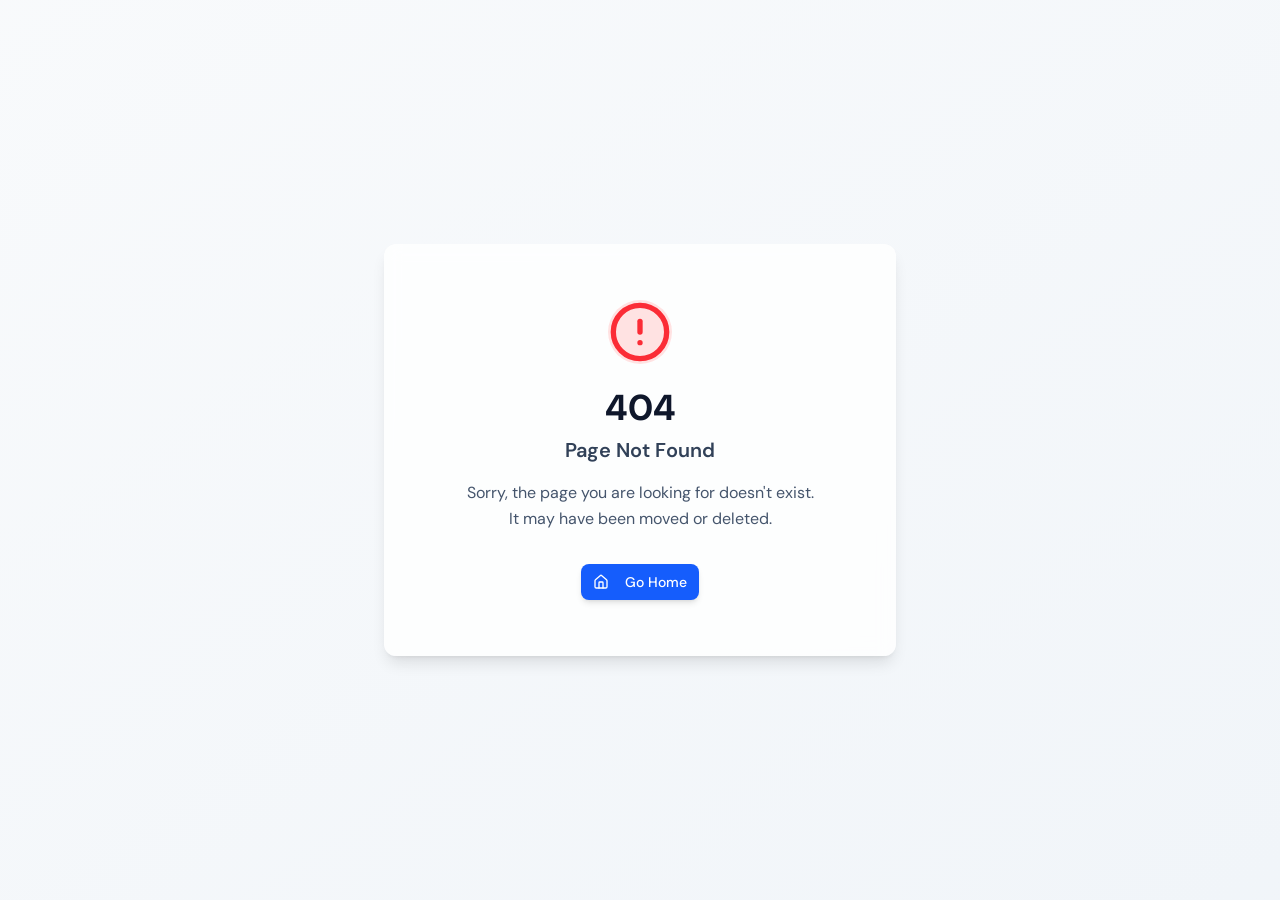
==== index.html @ 9a2729e9 "Journal stacked layout, autoplay audio, cosmic bg extended; real book covers; password gate removed" ====
<!doctype html>
<html lang="en">
  <head>
    <meta charset="UTF-8" />
    <meta name="viewport" content="width=device-width, initial-scale=1.0, maximum-scale=1" />
    <title>Taylored Harmony Clip-On Arch System</title>
    <meta name="description" content="Neuroarchitecture-informed arch configurator. Select your arch type, understand its cognitive effects, and get precise dimensional calculations for your doorframe." />
    <link rel="preconnect" href="https://fonts.googleapis.com" />
    <link rel="preconnect" href="https://fonts.gstatic.com" crossorigin />
    <link href="https://fonts.googleapis.com/css2?family=Cormorant+Garamond:ital,wght@0,300;0,400;0,500;0,600;1,300;1,400&family=DM+Sans:ital,opsz,wght@0,9..40,300;0,9..40,400;0,9..40,500;0,9..40,600;1,9..40,400&display=swap" rel="stylesheet" />
    <script type="module" crossorigin src="/assets/index-CuTjhhHg.js"></script>
    <link rel="stylesheet" crossorigin href="/assets/index-CcrnmmmR.css">
    
  </head>
  <body>
    

    <div id="root"></div>
    
  </body>
</html>
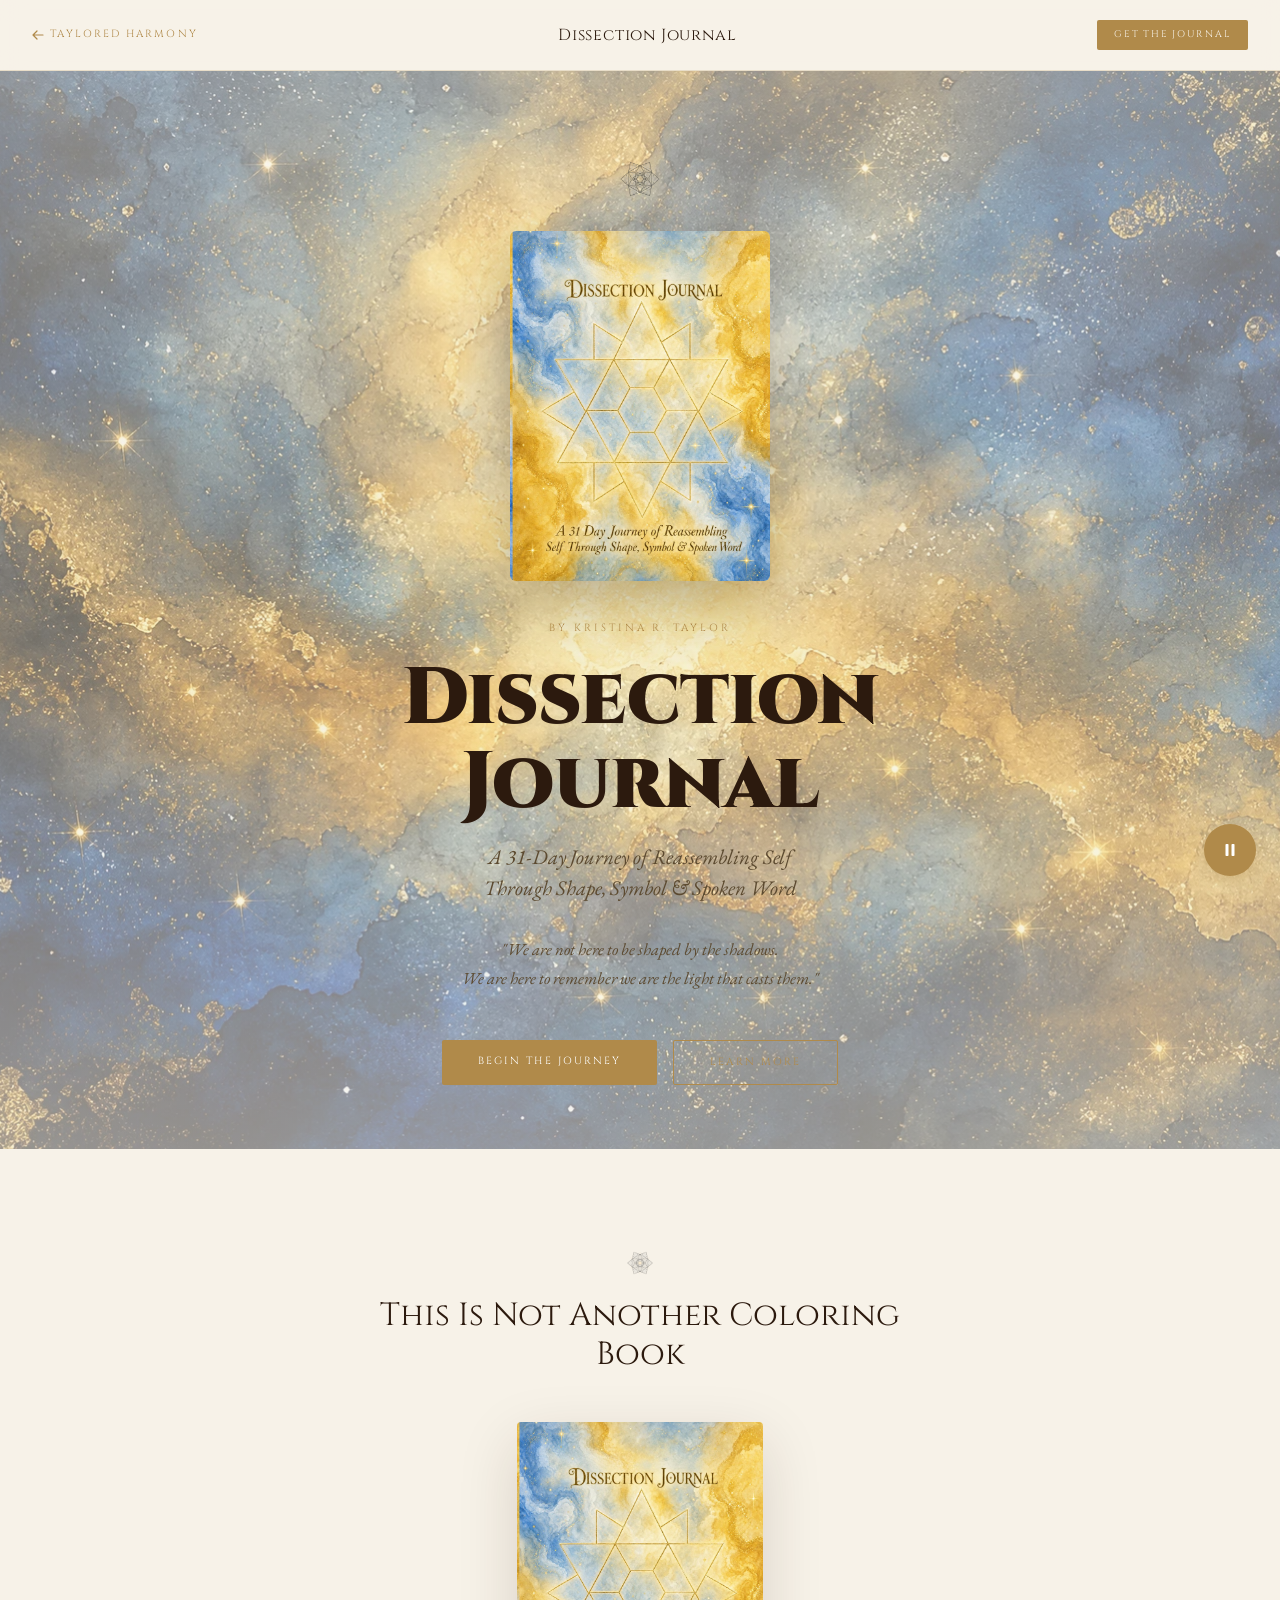
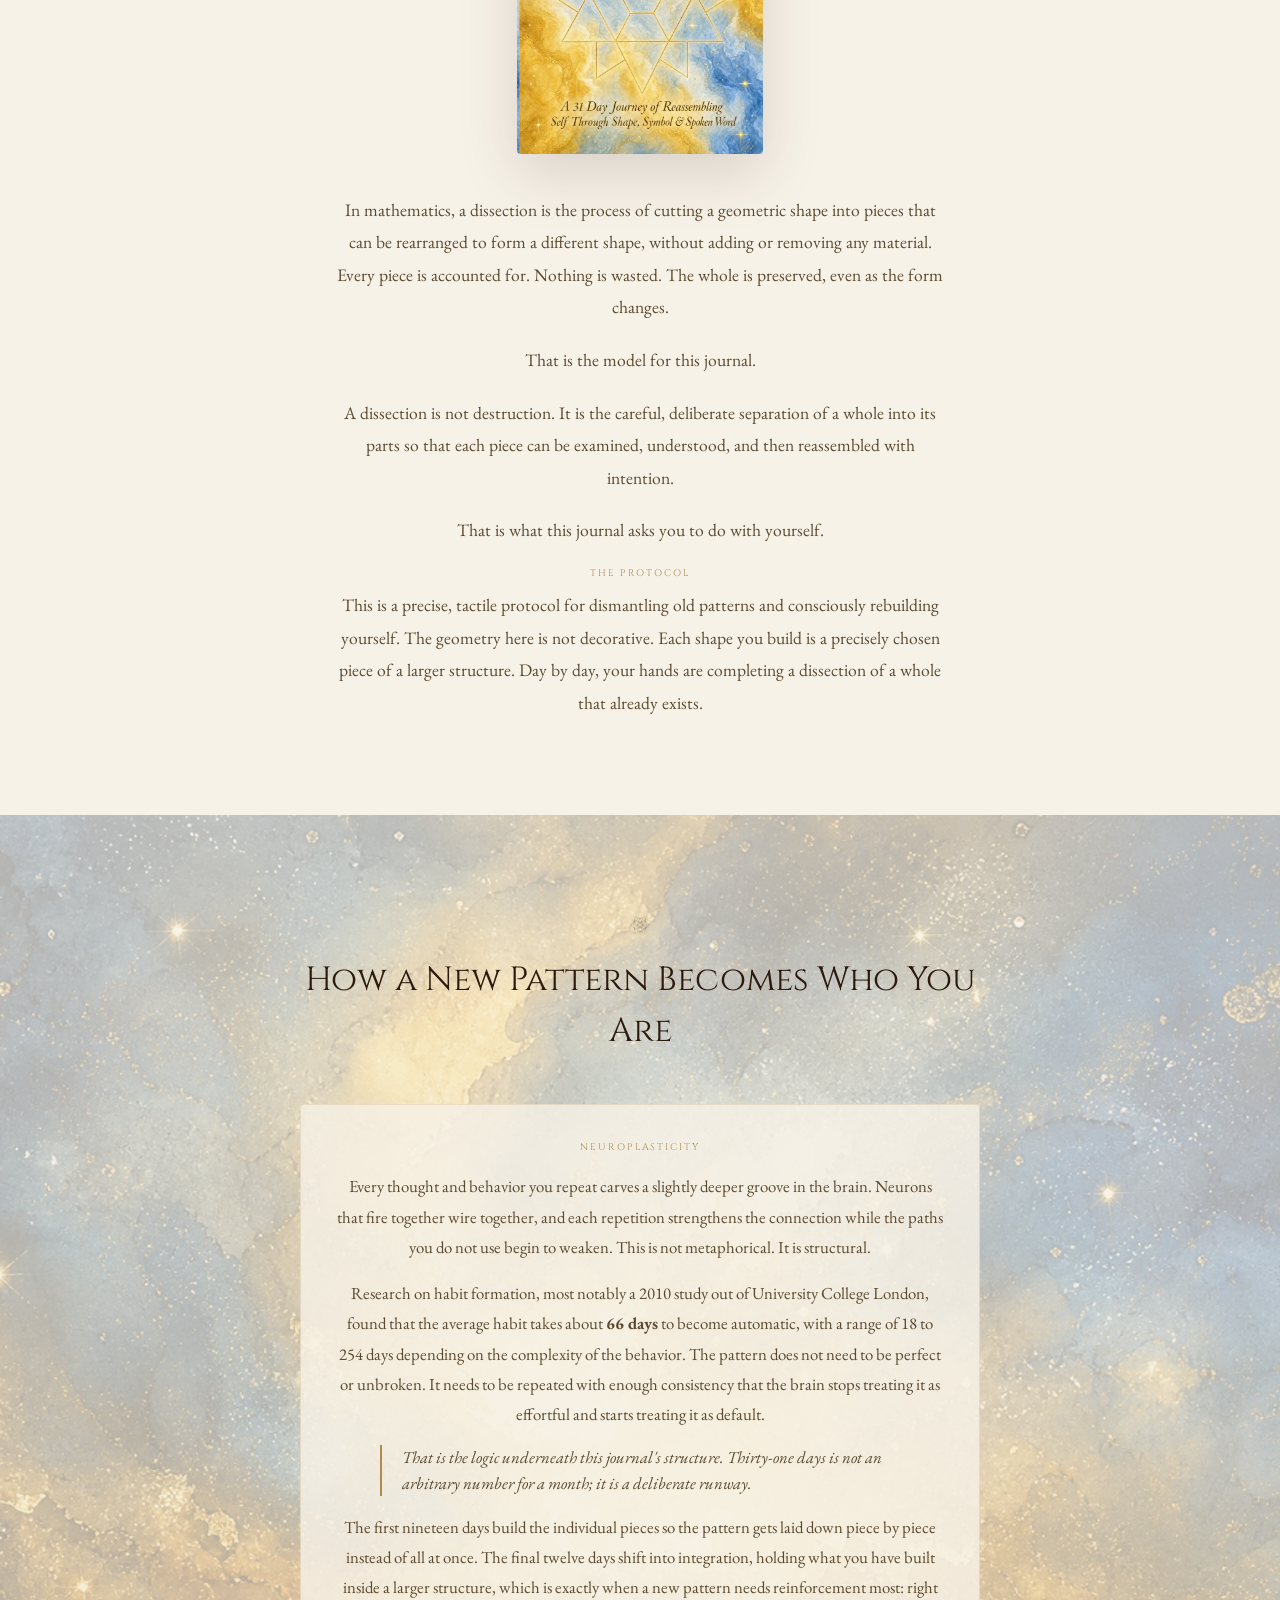
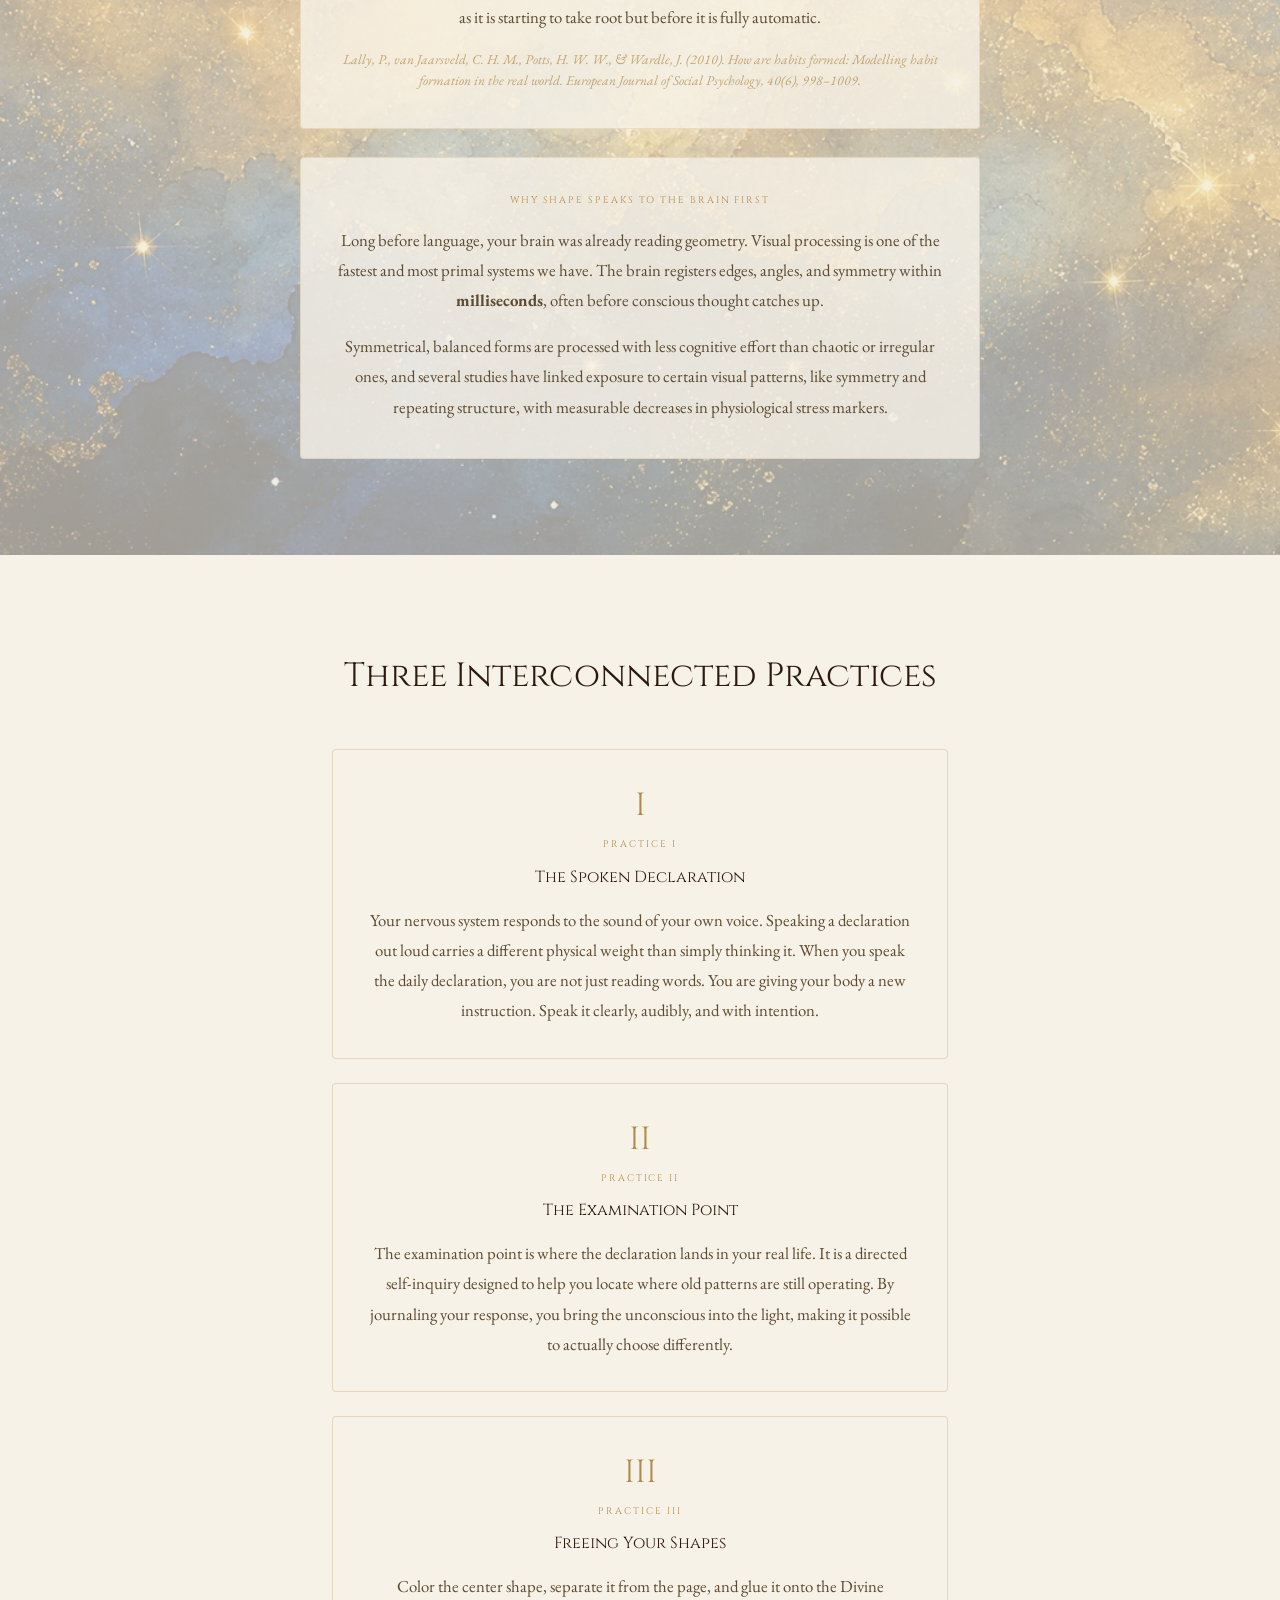
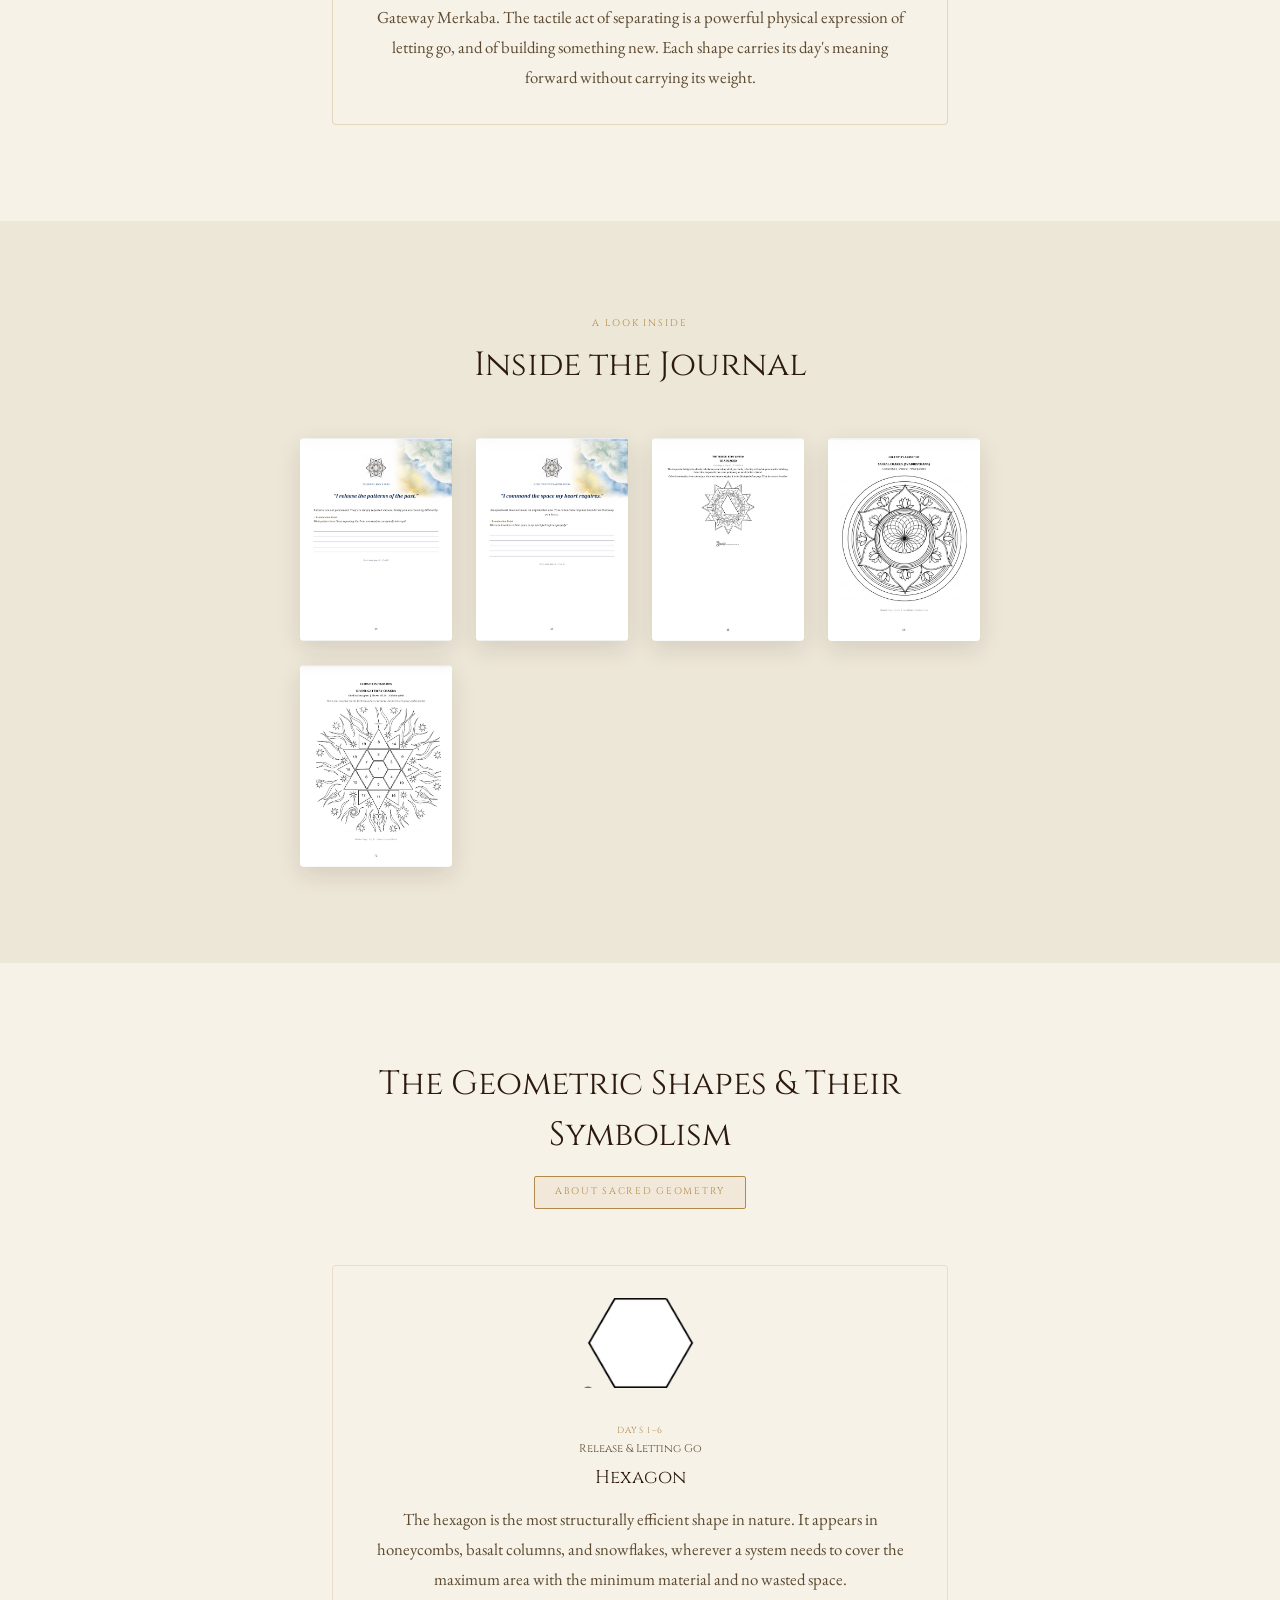
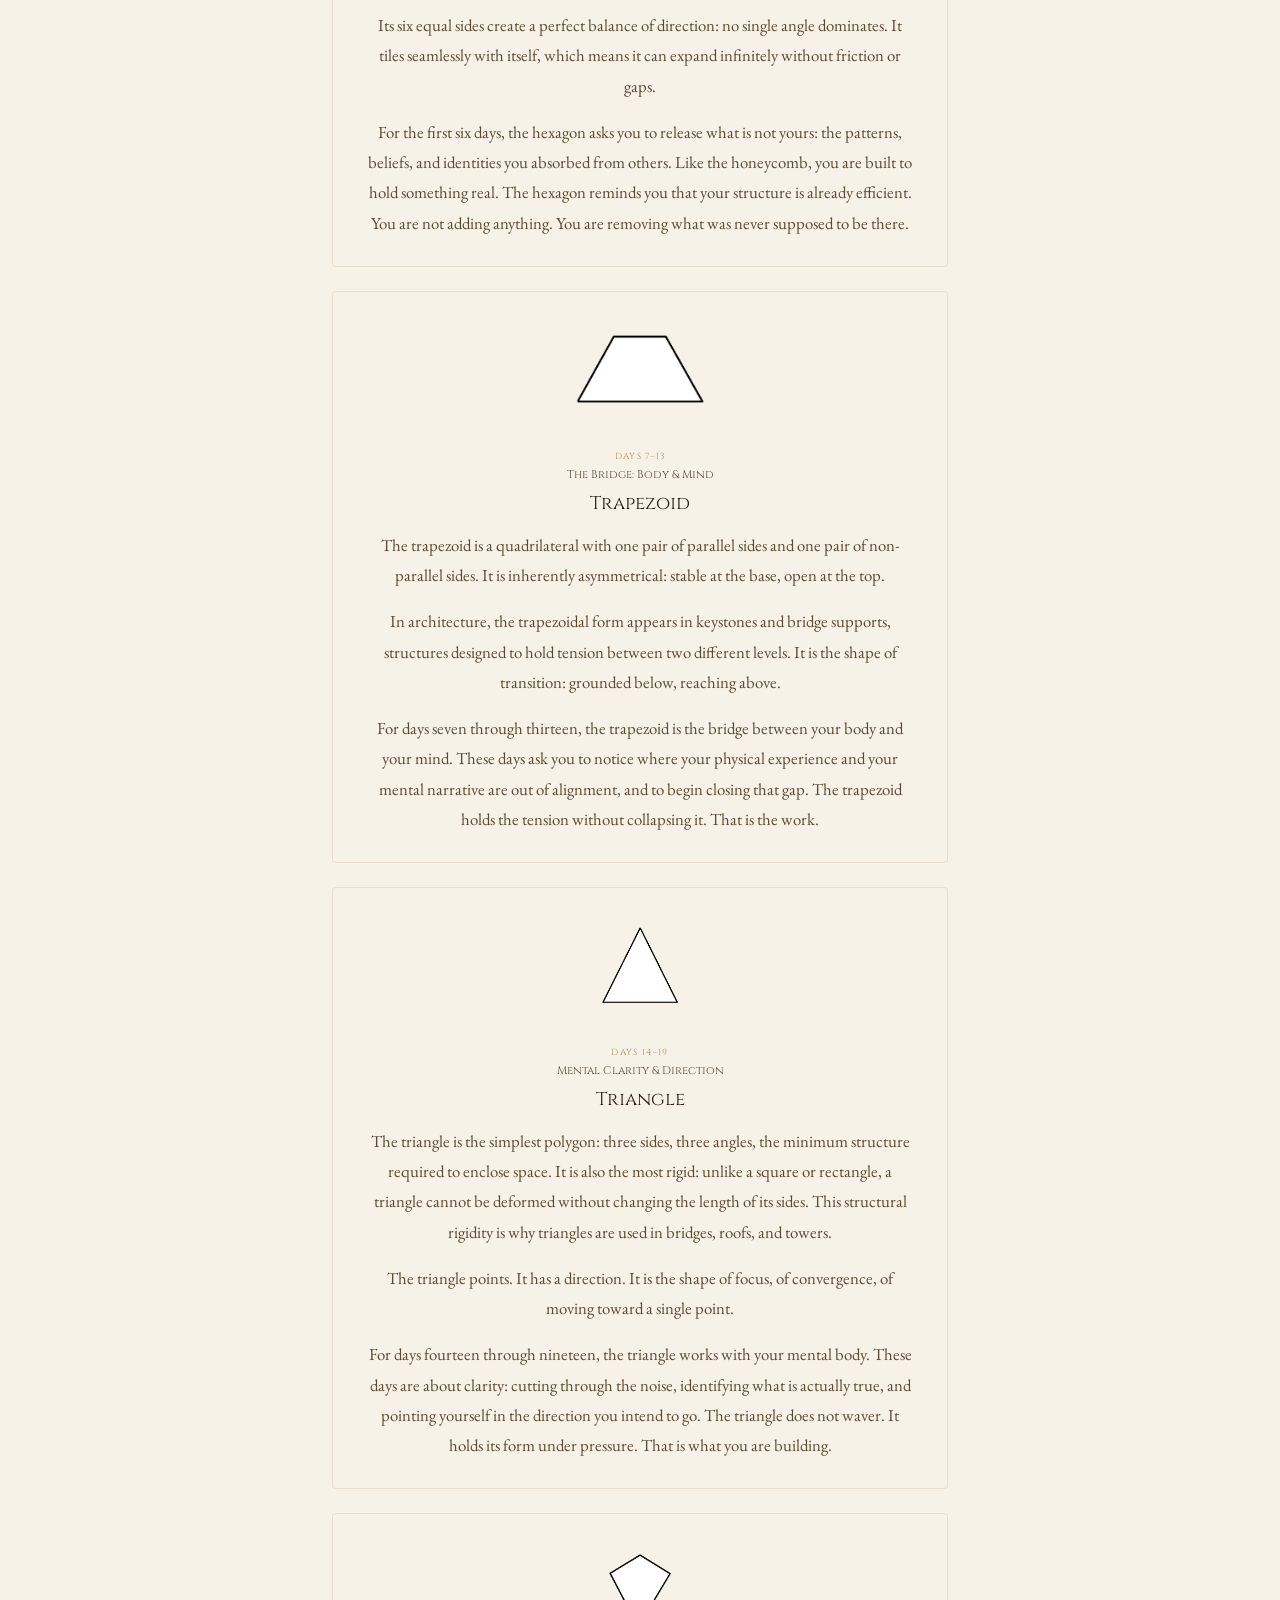
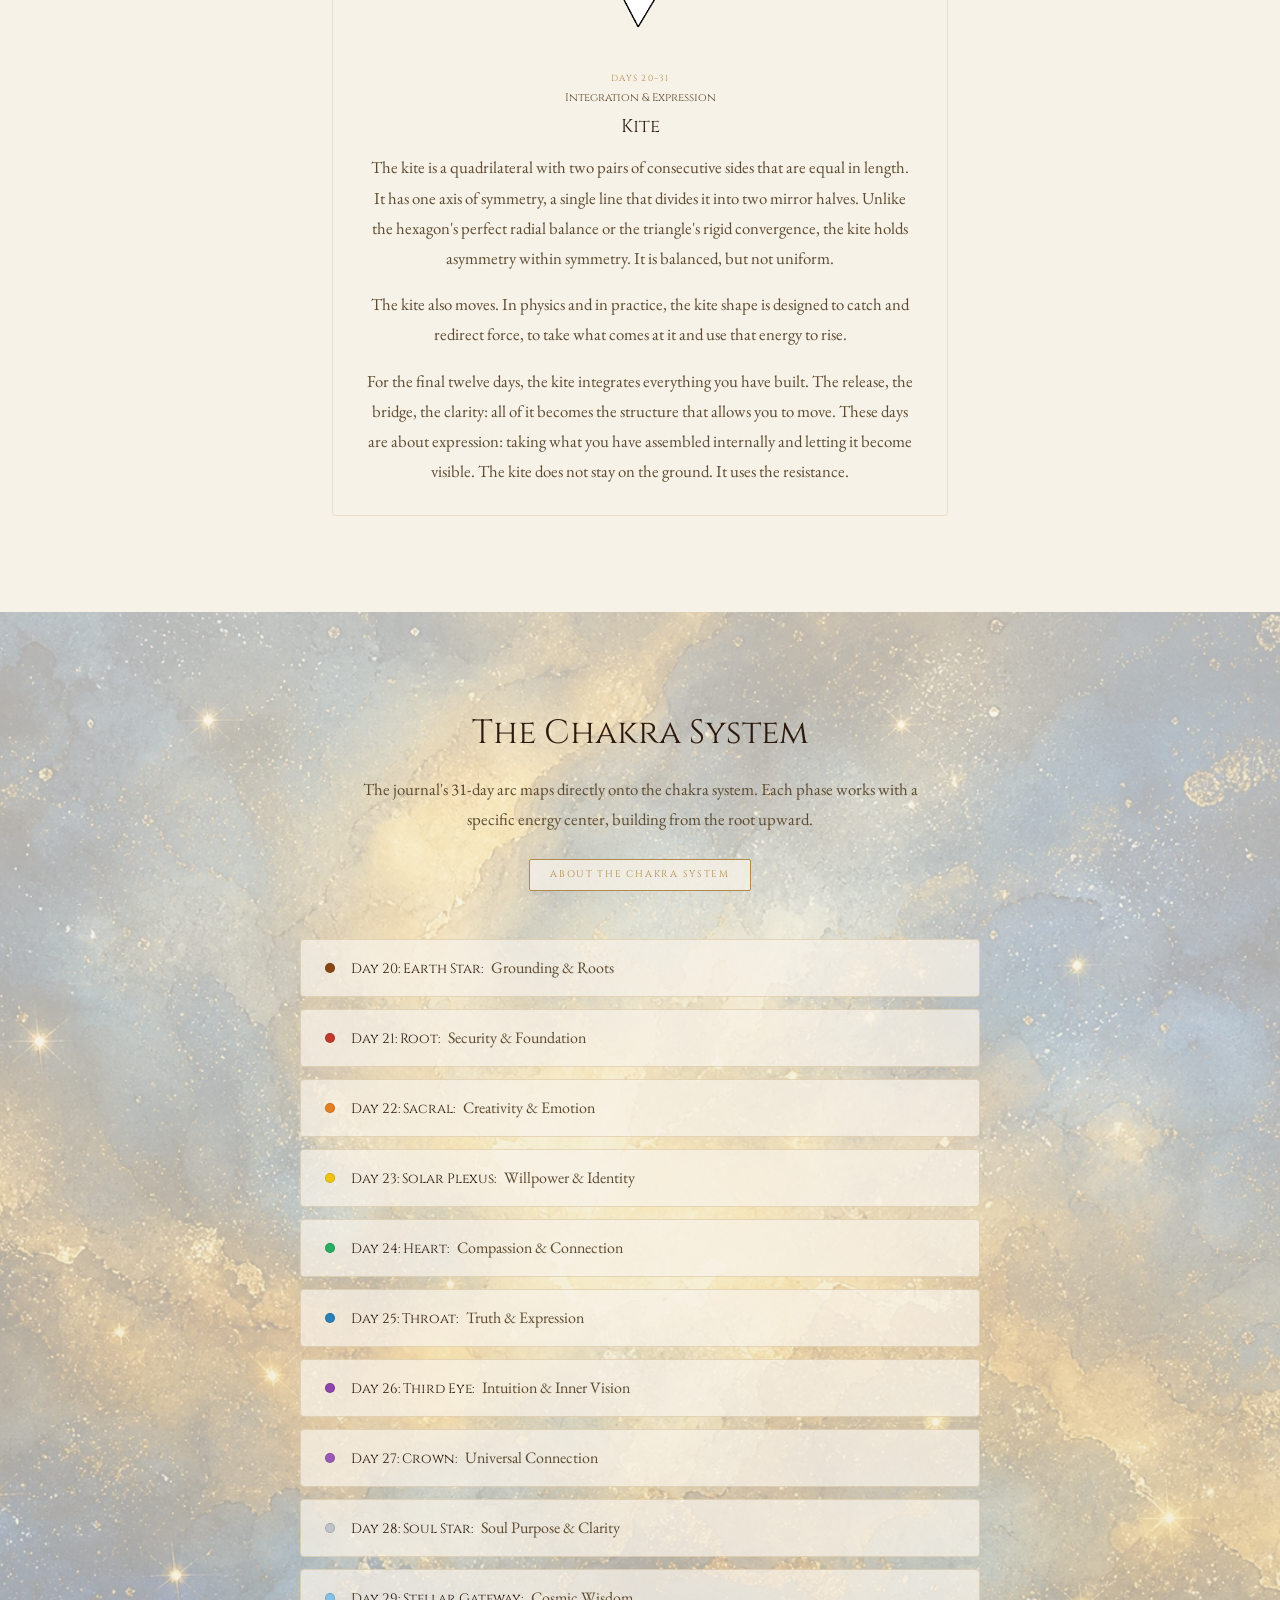
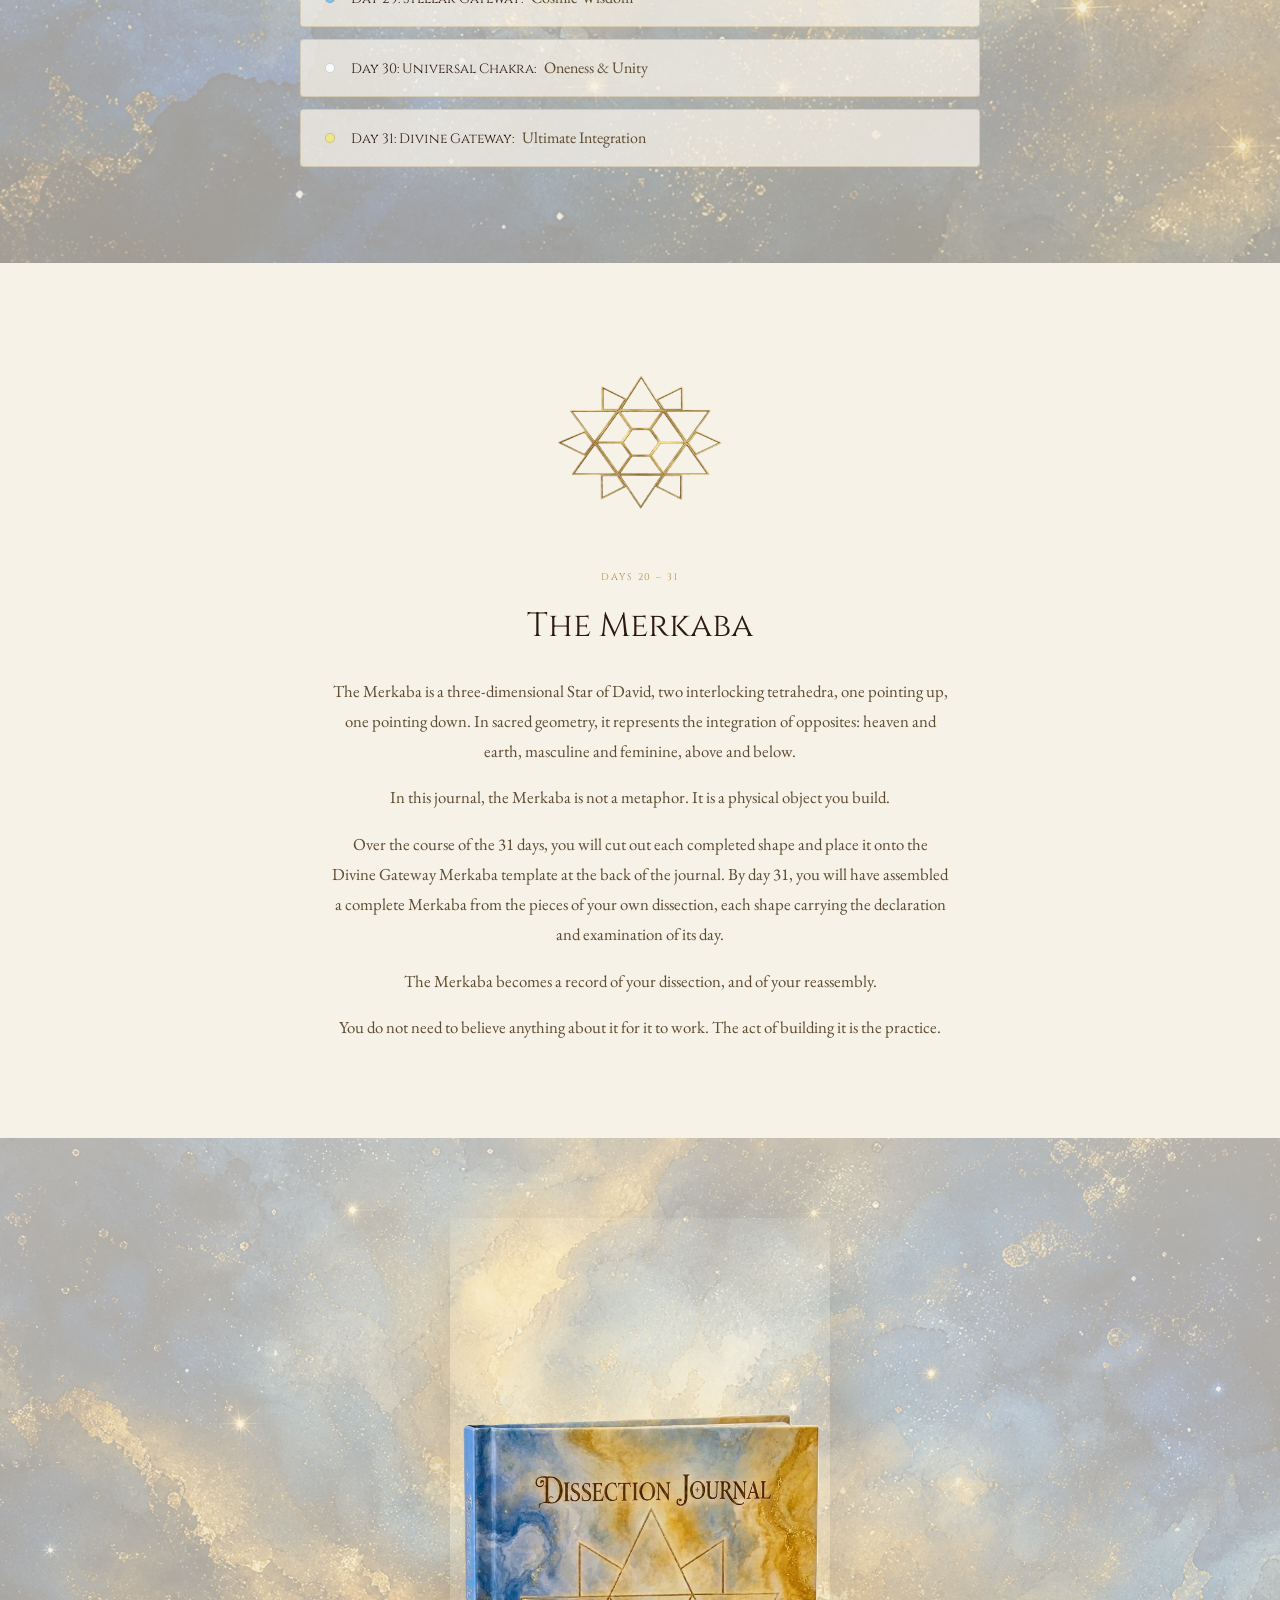
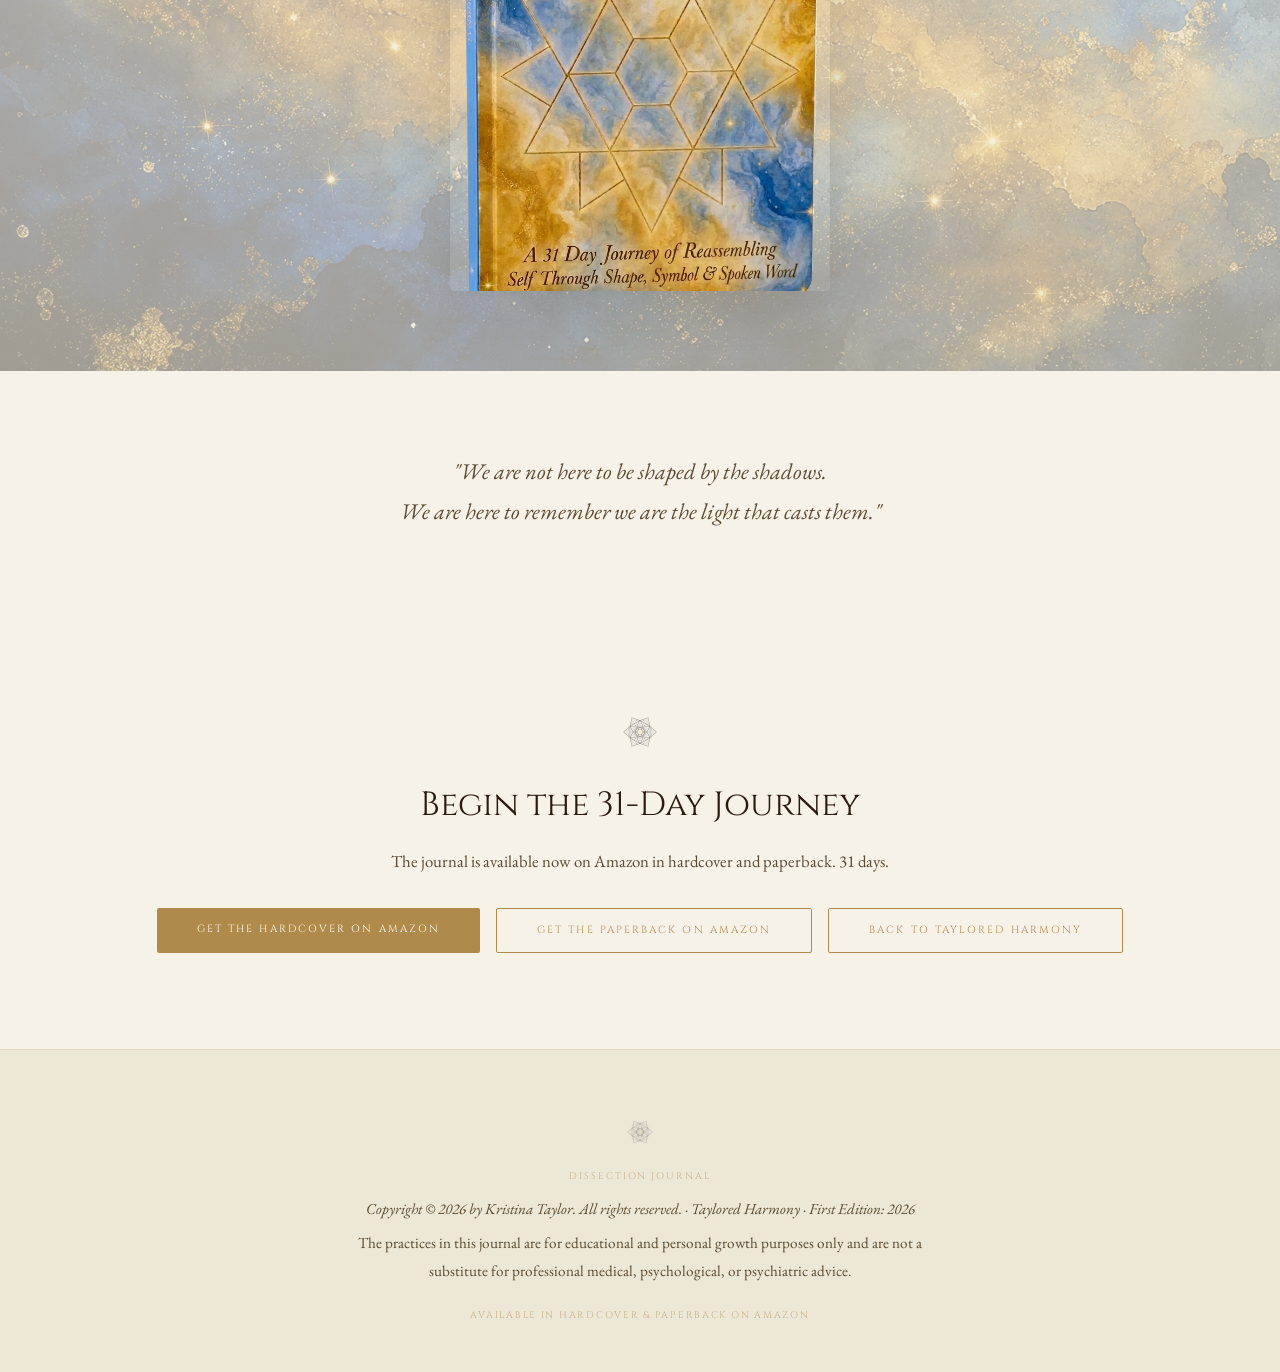
==== commit 4091c798: "Make the Dissection Journal the homepage" ====
--- a/index.html
+++ b/index.html
@@ -3,19 +3,24 @@
   <head>
     <meta charset="UTF-8" />
     <meta name="viewport" content="width=device-width, initial-scale=1.0, maximum-scale=1" />
-    <title>Taylored Harmony Clip-On Arch System</title>
-    <meta name="description" content="Neuroarchitecture-informed arch configurator. Select your arch type, understand its cognitive effects, and get precise dimensional calculations for your doorframe." />
+    <title>The Dissection Journal | Taylored Harmony</title>
+    <meta name="description" content="The Dissection Journal: a 31-day protocol for dismantling old patterns and rebuilding yourself through shape and spoken word." />
+    <meta name="robots" content="index, follow" />
     <link rel="preconnect" href="https://fonts.googleapis.com" />
     <link rel="preconnect" href="https://fonts.gstatic.com" crossorigin />
-    <link href="https://fonts.googleapis.com/css2?family=Cormorant+Garamond:ital,wght@0,300;0,400;0,500;0,600;1,300;1,400&family=DM+Sans:ital,opsz,wght@0,9..40,300;0,9..40,400;0,9..40,500;0,9..40,600;1,9..40,400&display=swap" rel="stylesheet" />
-    <script type="module" crossorigin src="/assets/index-CuTjhhHg.js"></script>
+    <link href="https://fonts.googleapis.com/css2?family=Cinzel:wght@400;500;600;700&family=EB+Garamond:ital,wght@0,400;0,500;0,600;1,400;1,500&display=swap" rel="stylesheet" />
+    <script>
+      (function () {
+        var journalPath = "/journal";
+        if (window.location.pathname !== journalPath || window.location.search || window.location.hash) {
+          window.history.replaceState(null, "", journalPath);
+        }
+      })();
+    </script>
+    <script type="module" crossorigin src="/assets/index-CKeowdz0.js"></script>
     <link rel="stylesheet" crossorigin href="/assets/index-CcrnmmmR.css">
-    
   </head>
   <body>
-    
-
     <div id="root"></div>
-    
   </body>
 </html>
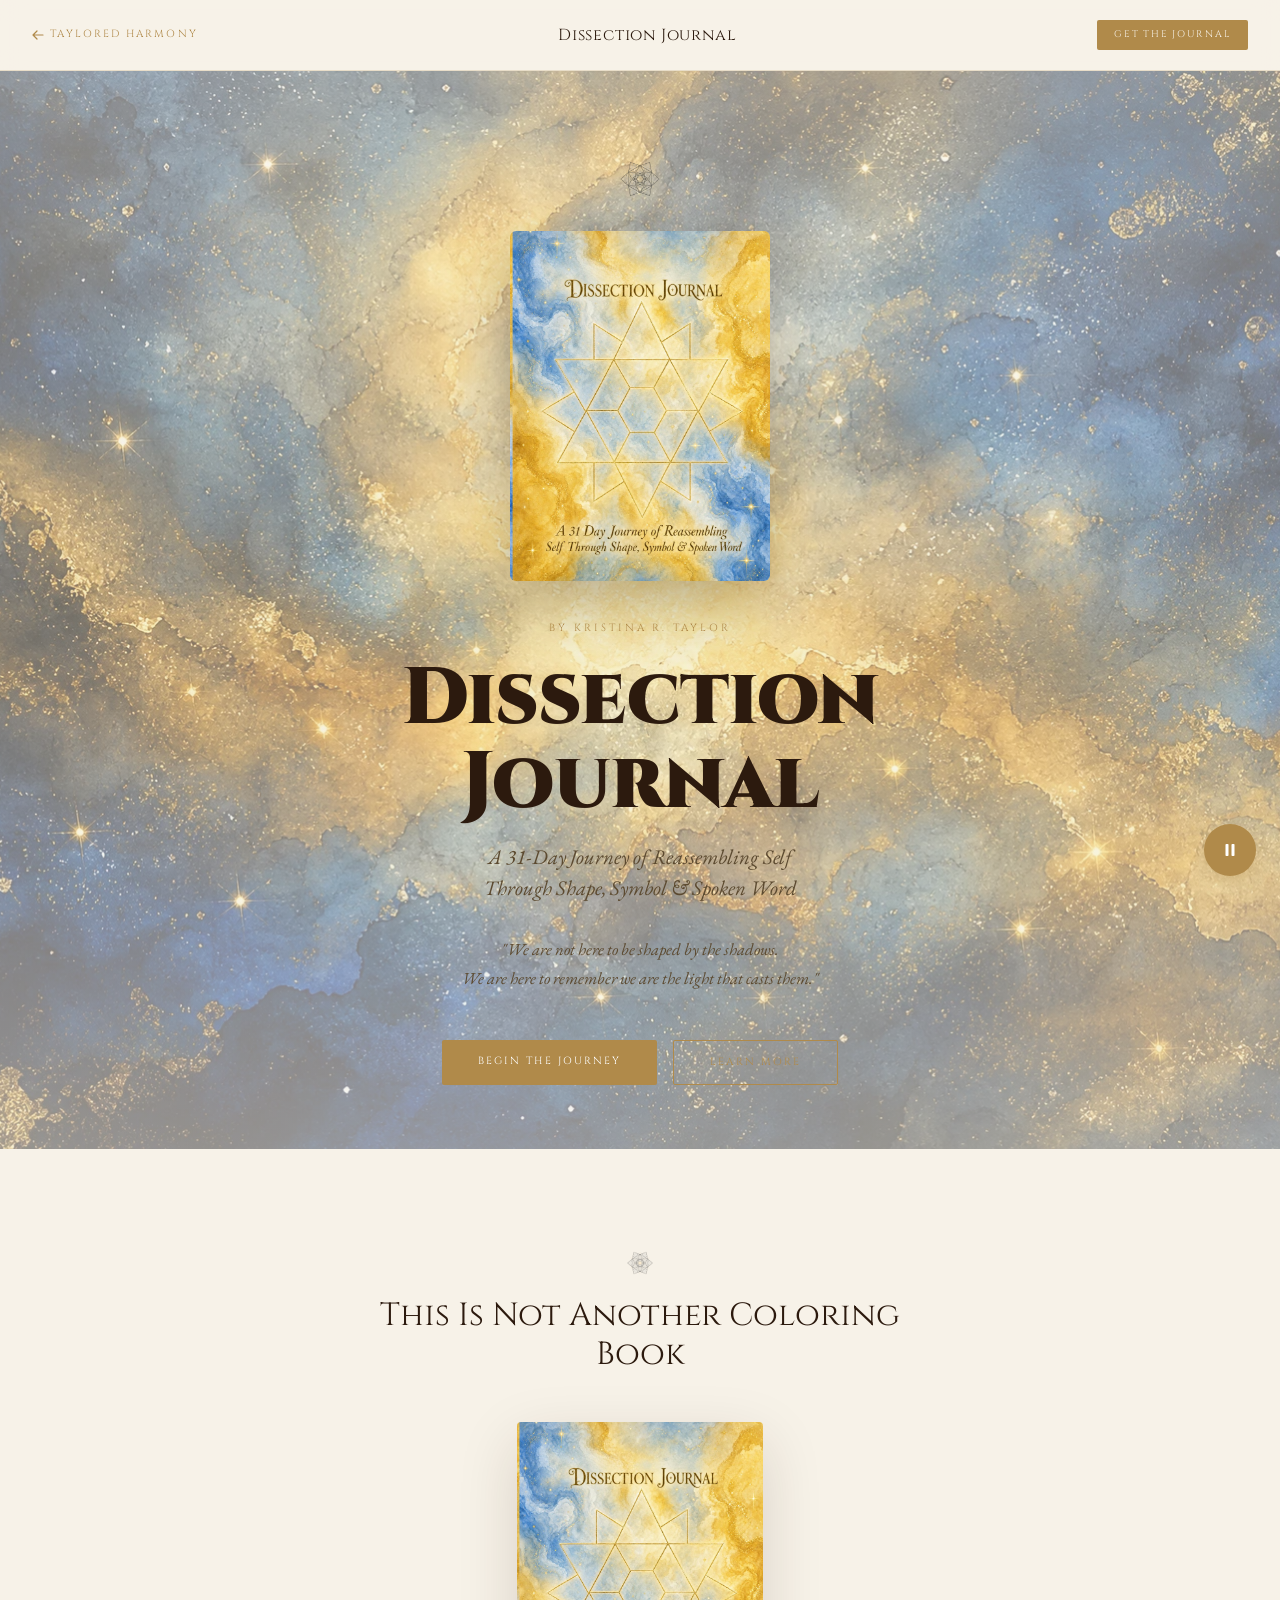
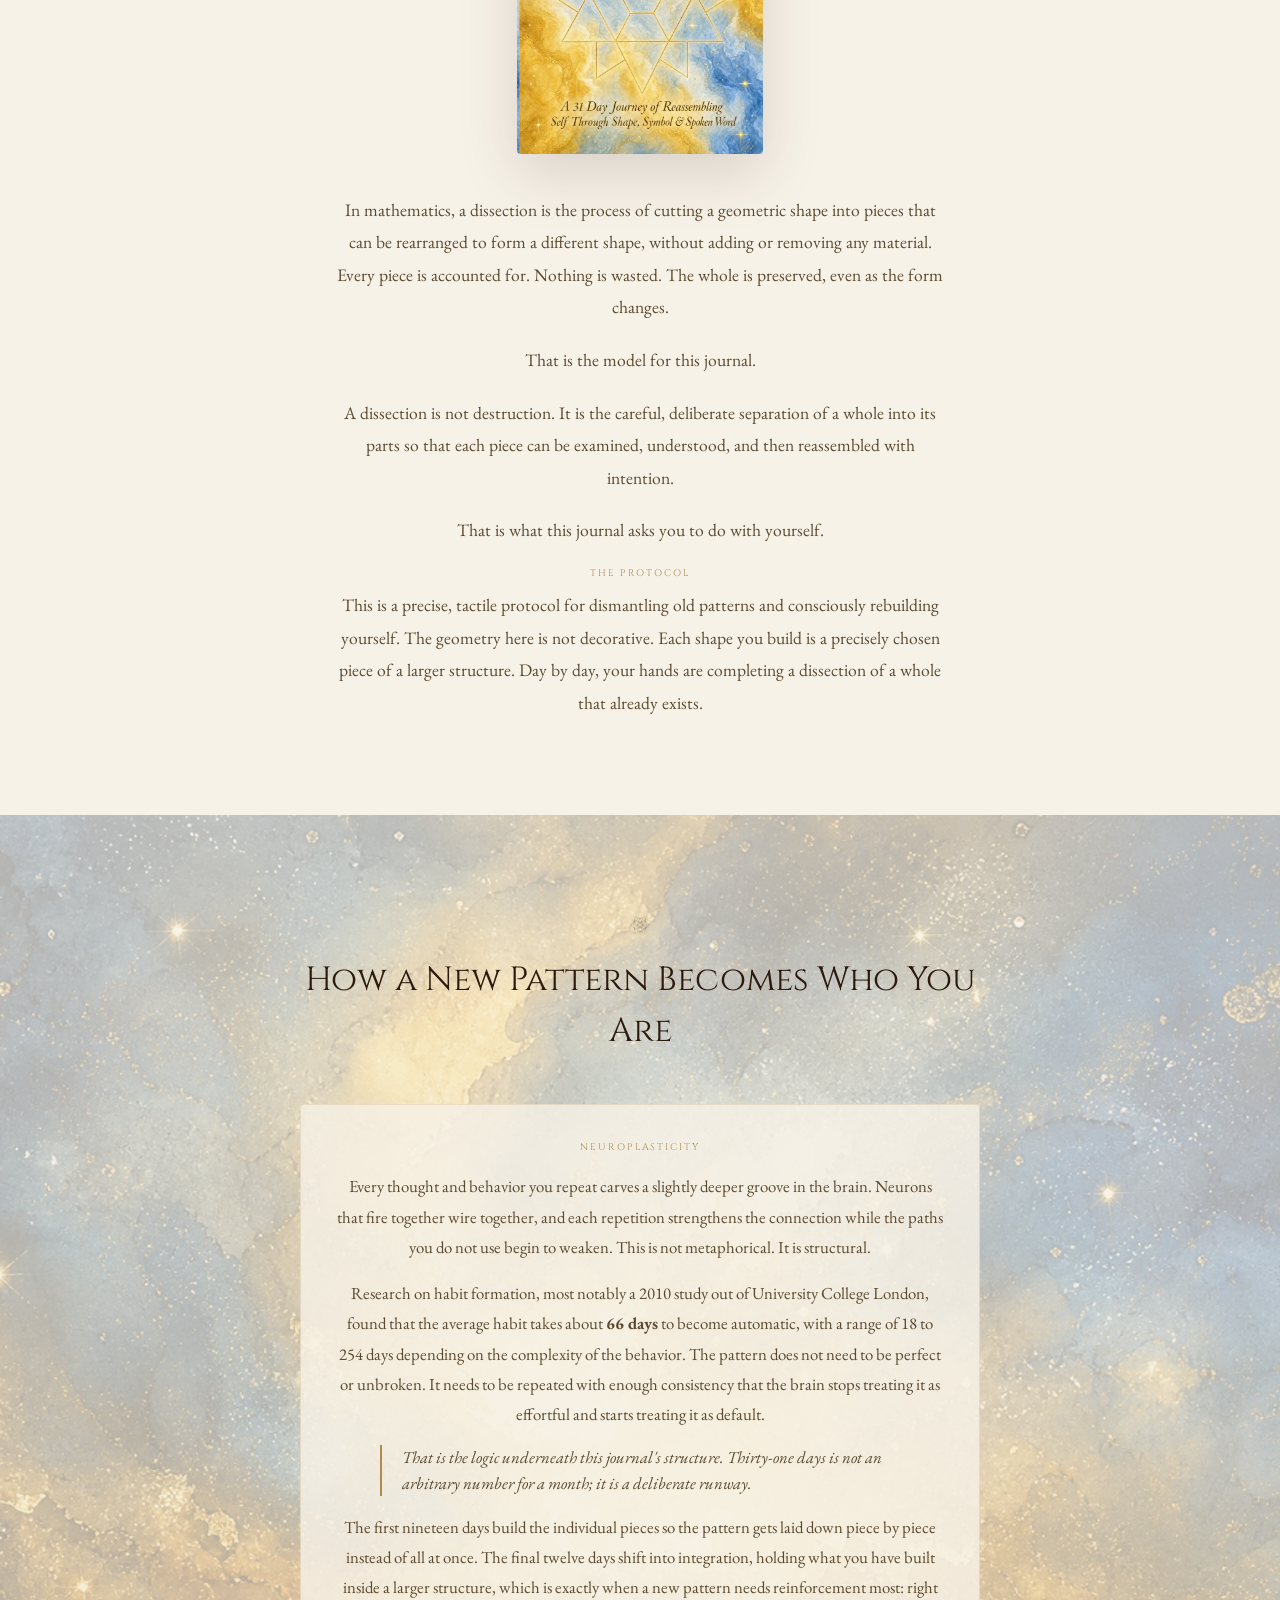
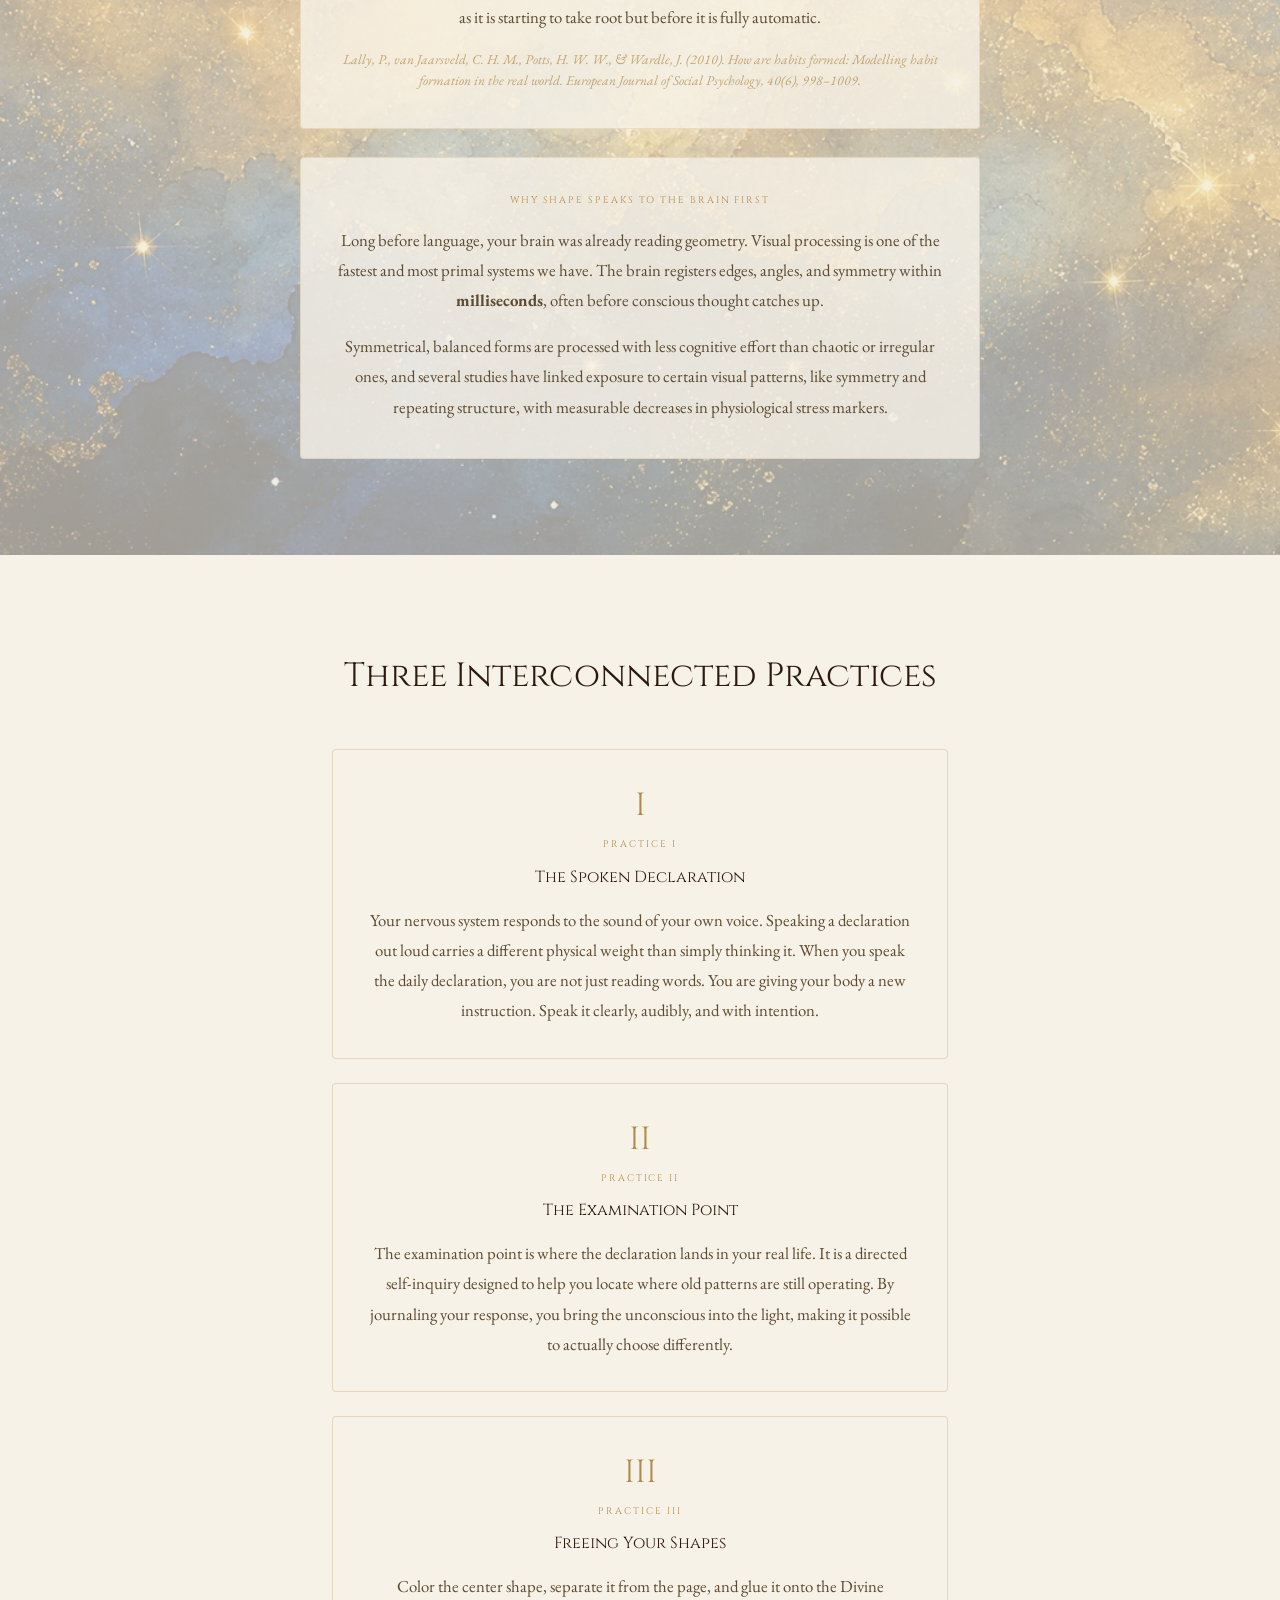
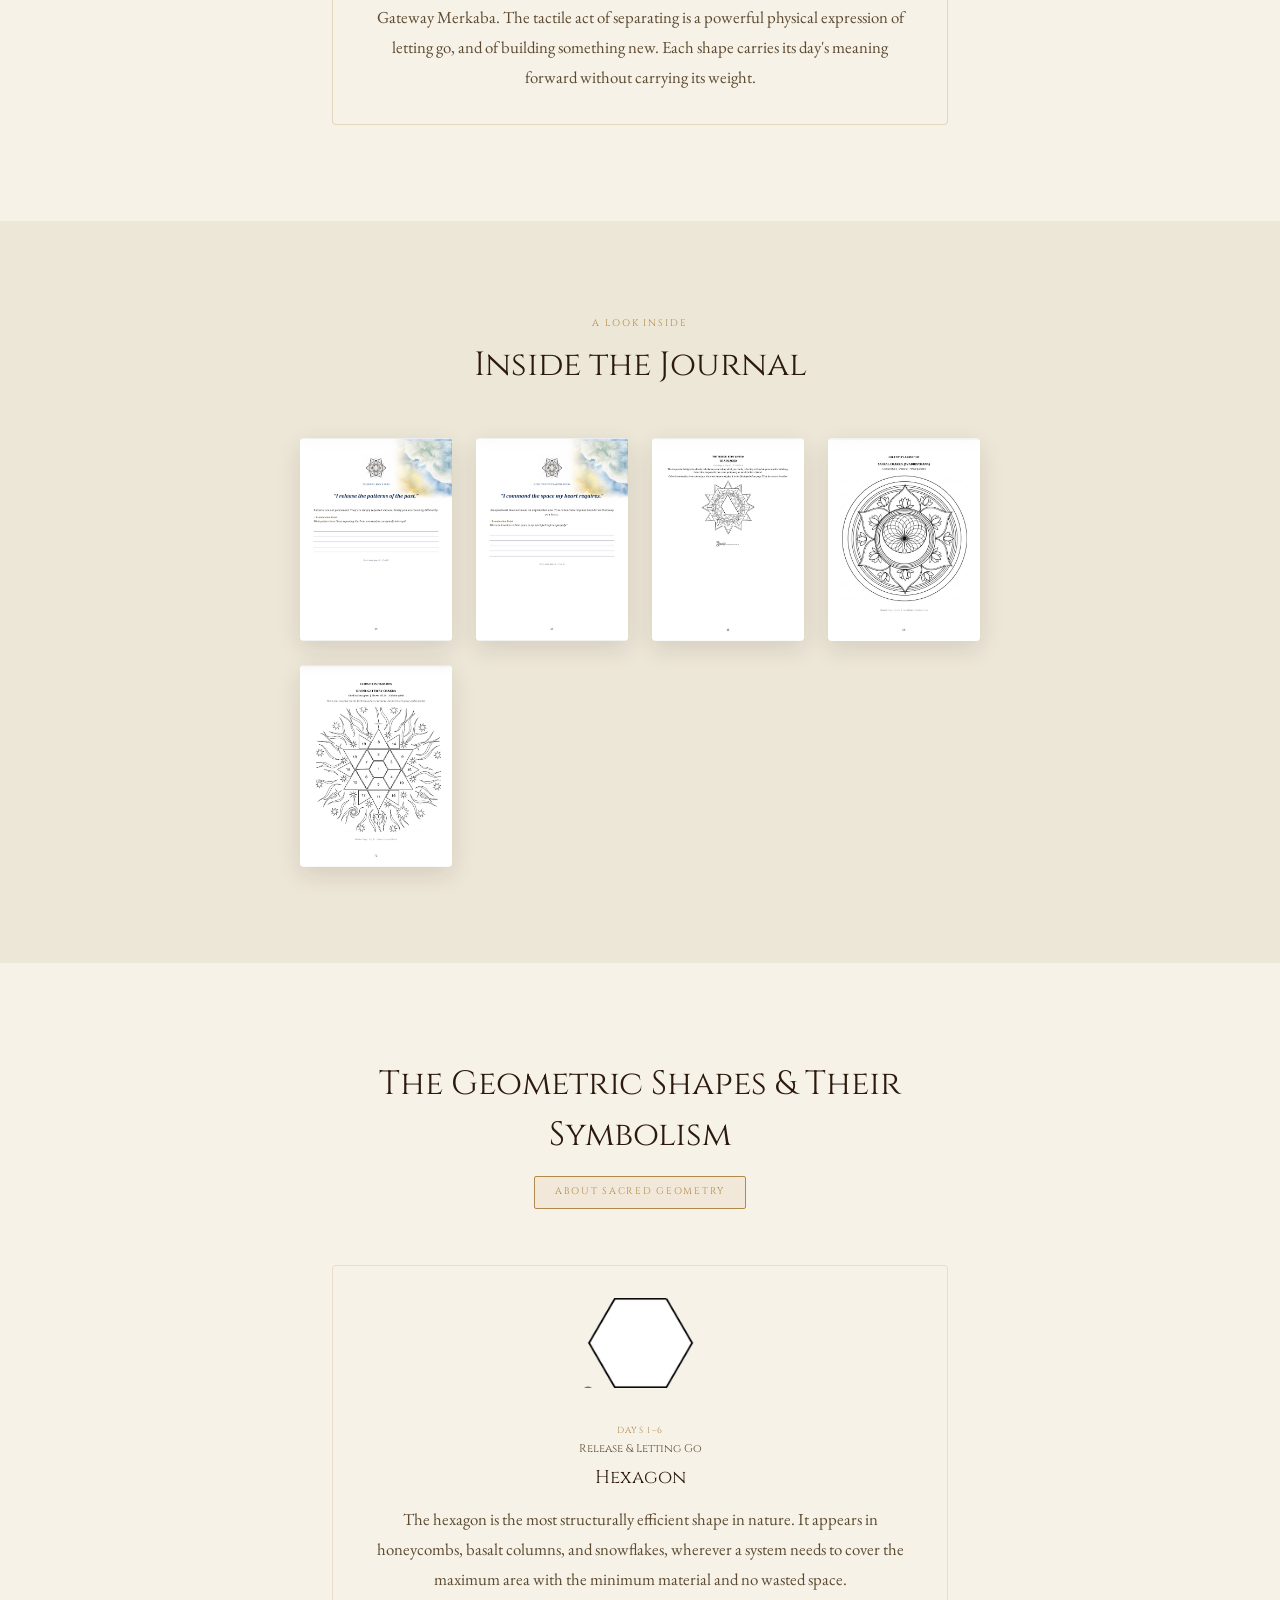
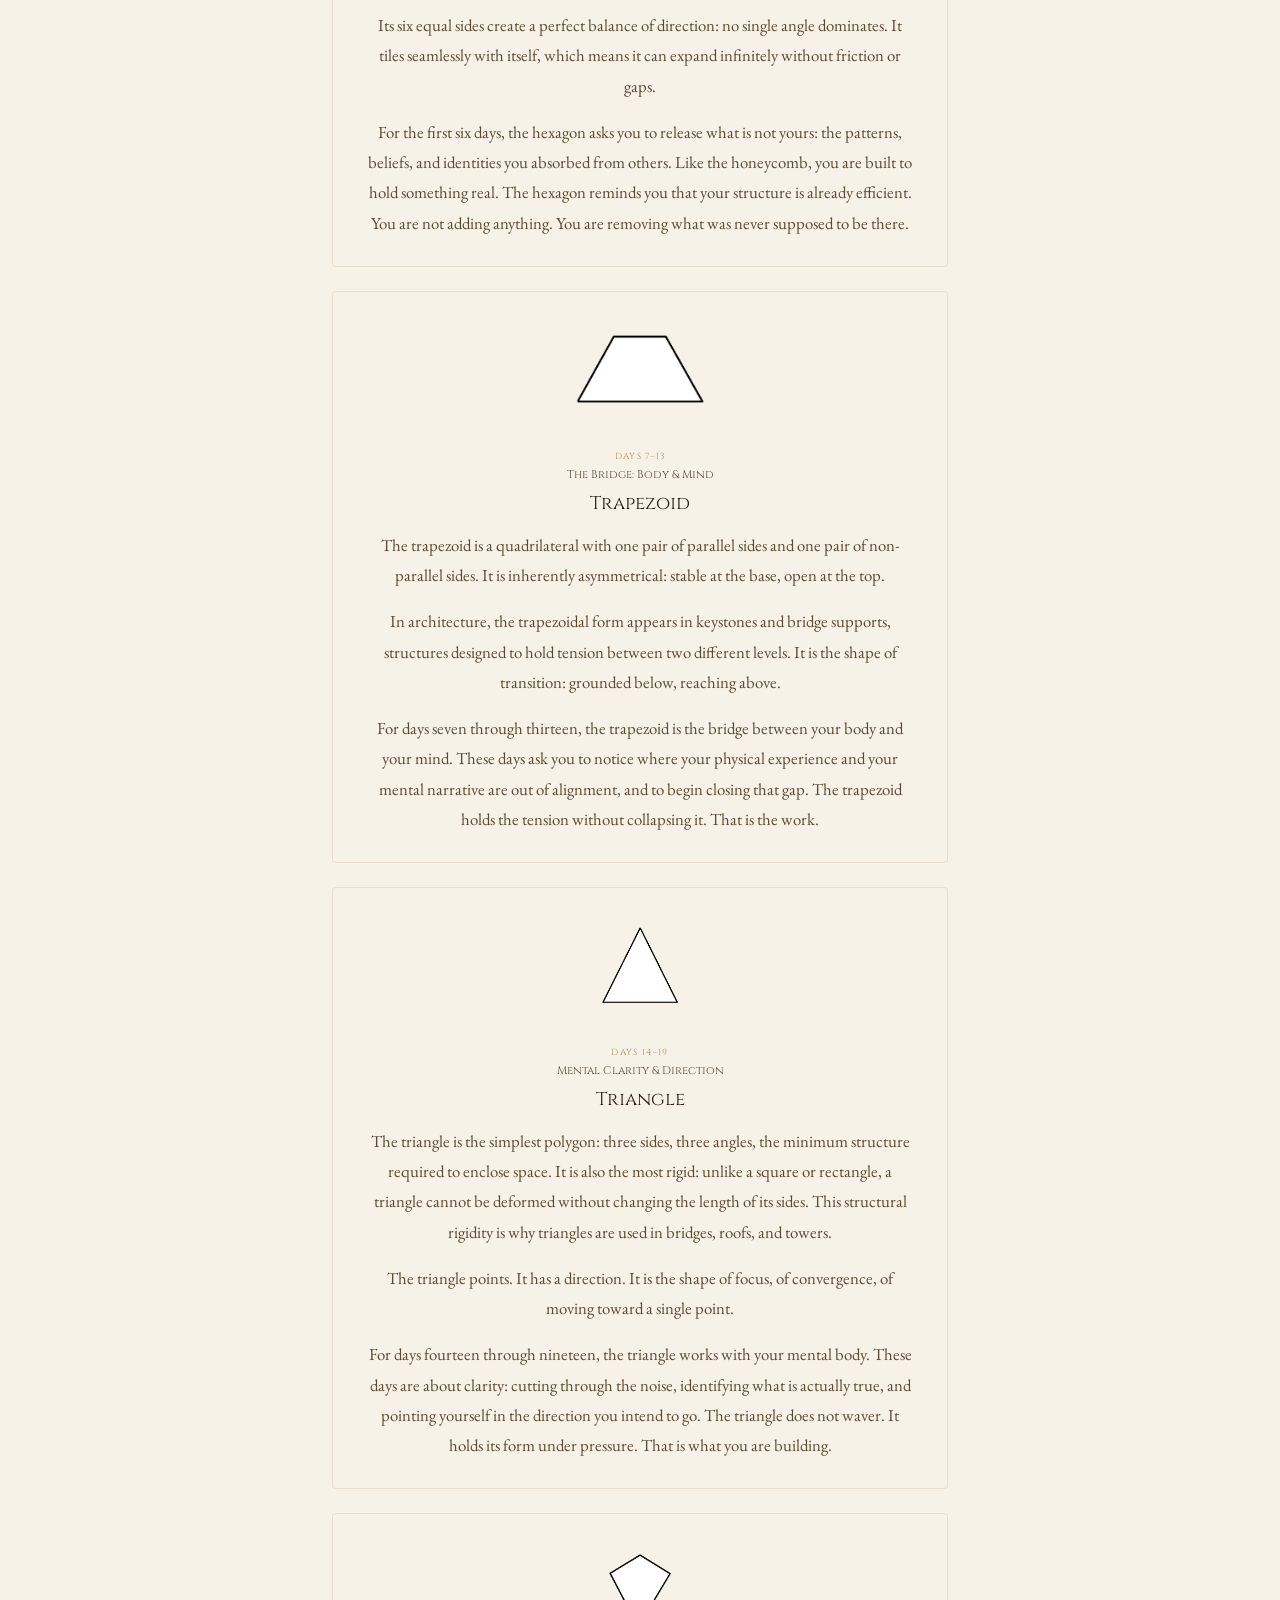
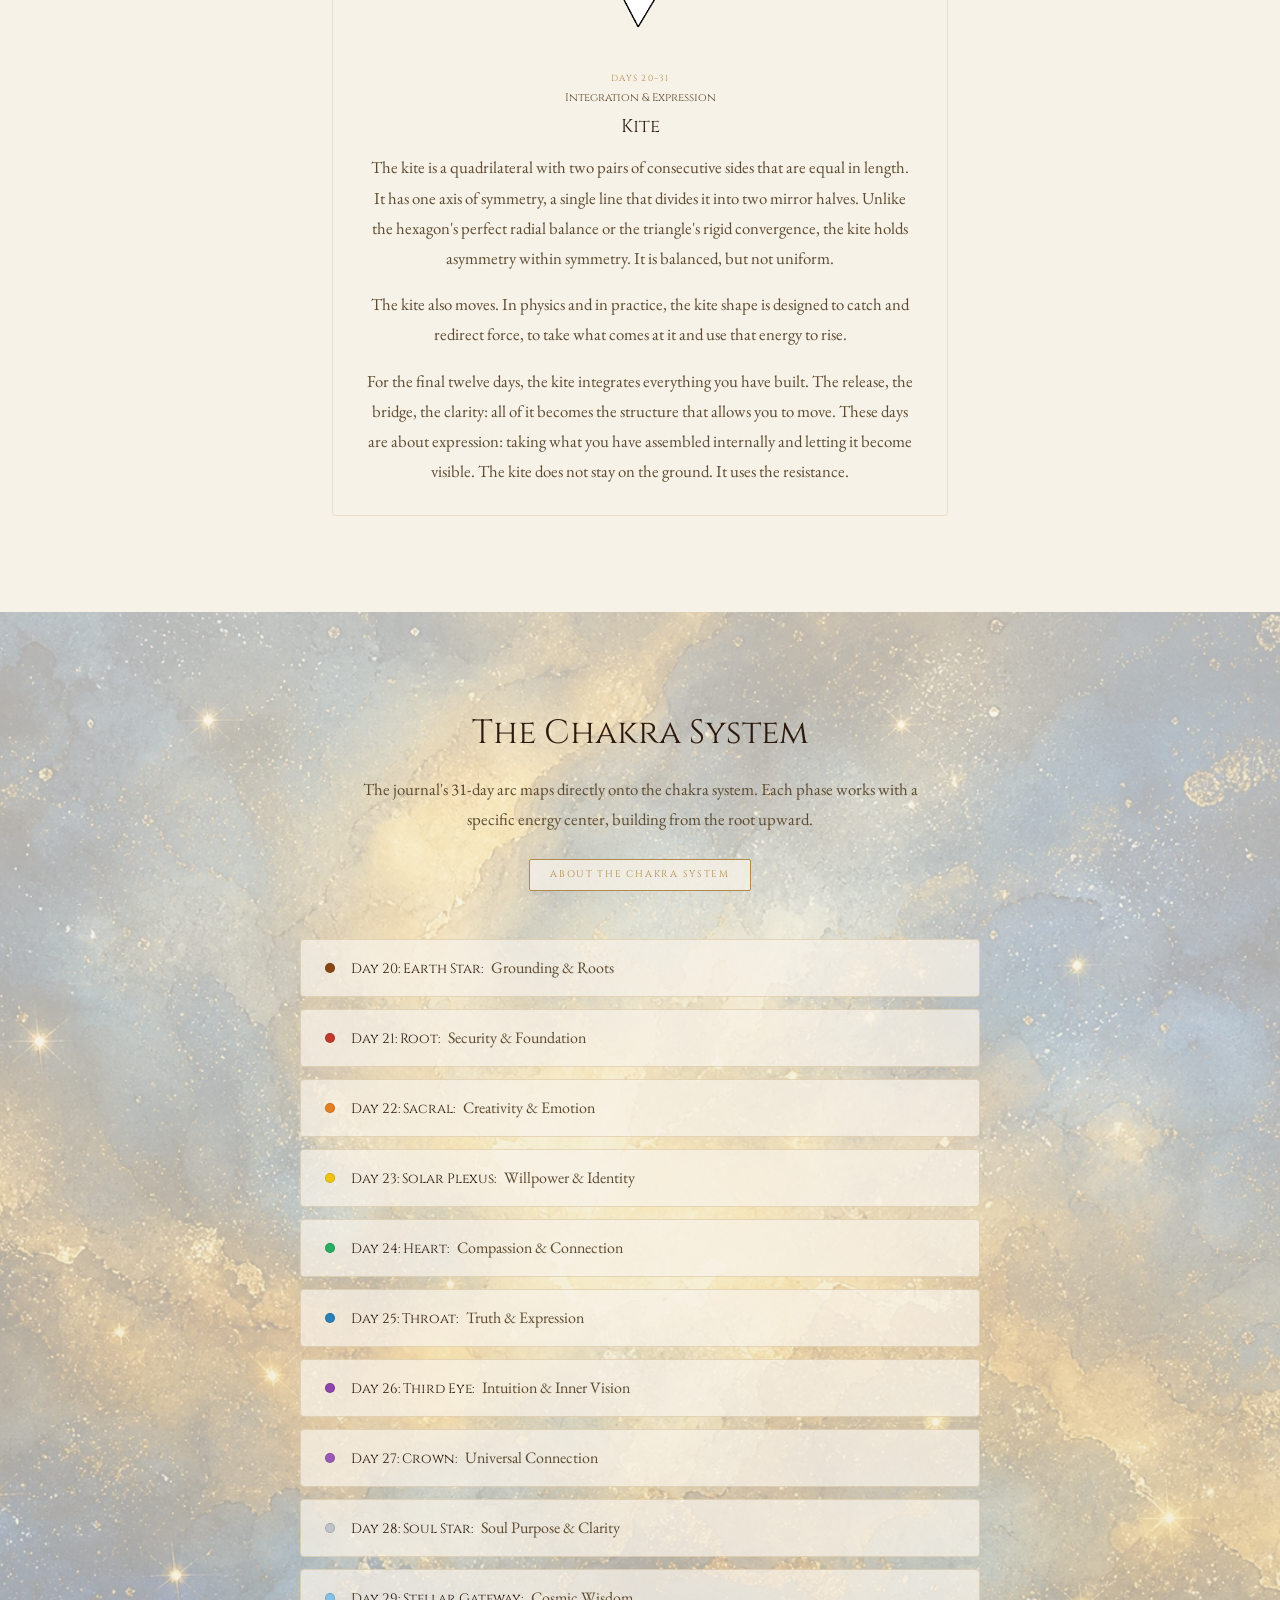
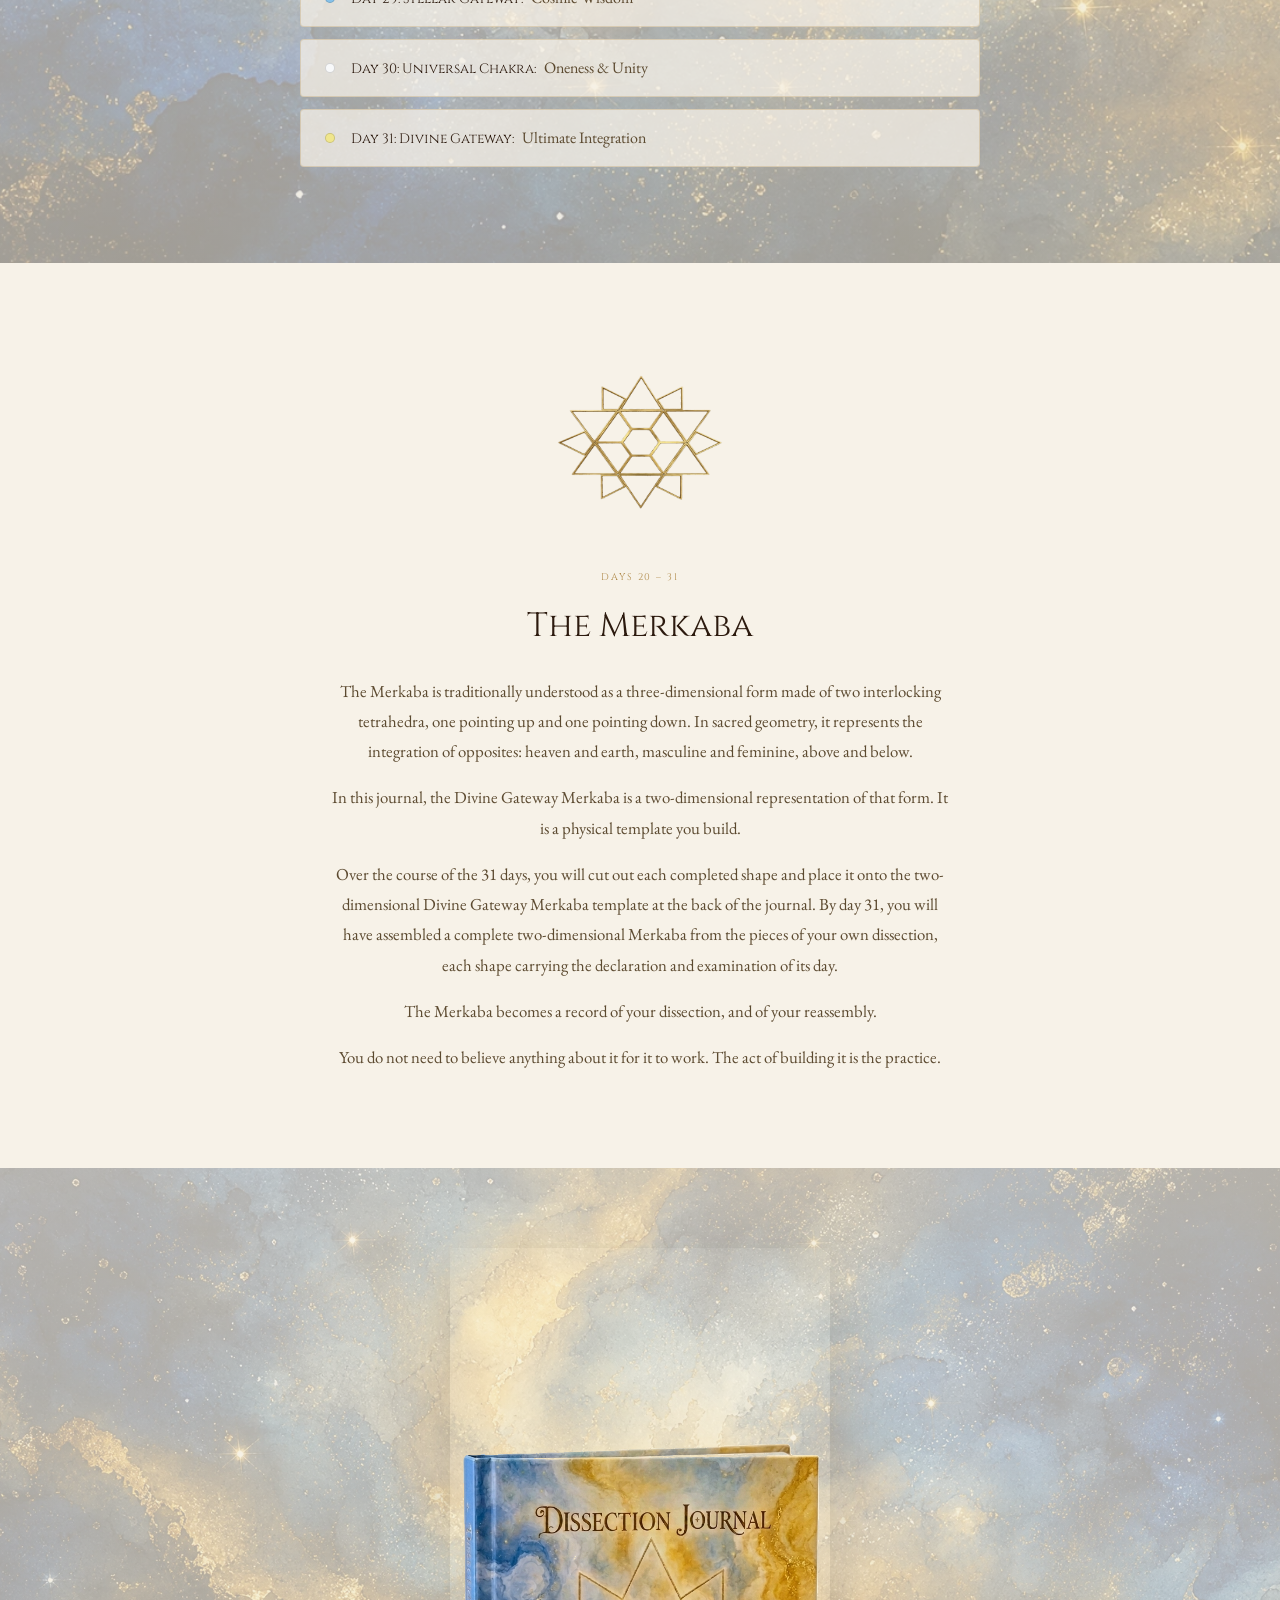
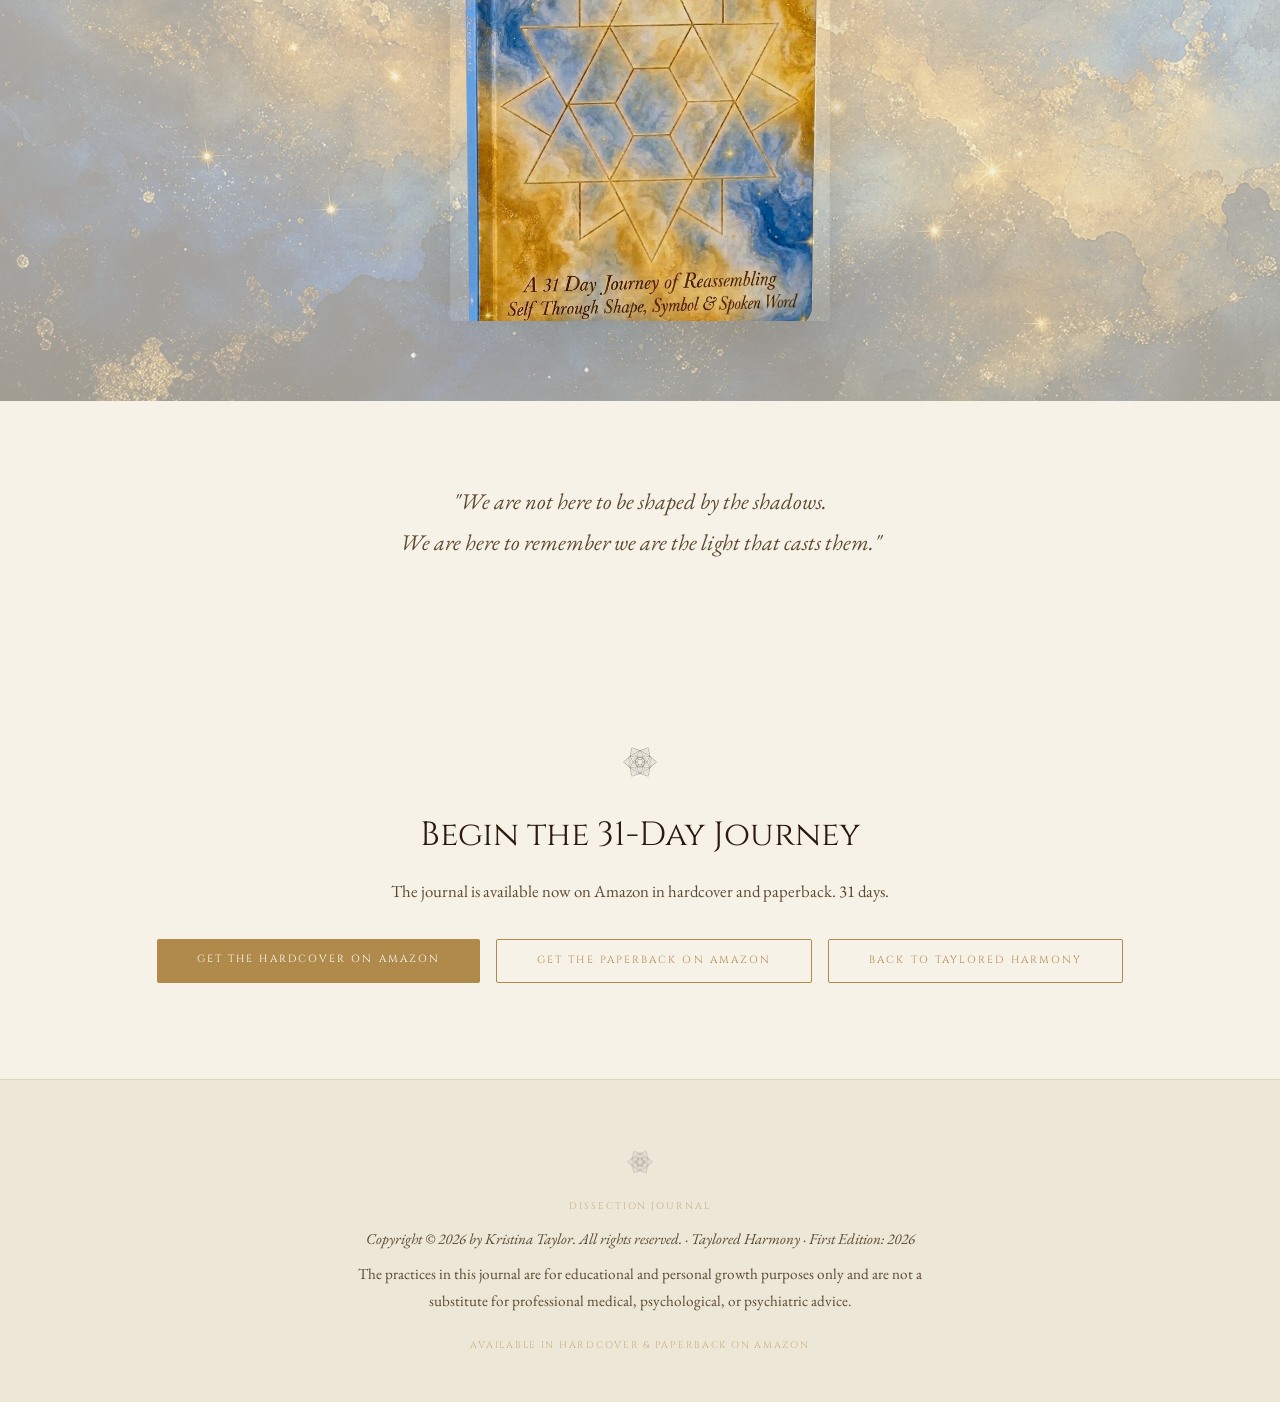
==== commit 7a4e35a2: "Refresh Journal script after Merkaba clarification" ====
--- a/index.html
+++ b/index.html
@@ -17,7 +17,7 @@
         }
       })();
     </script>
-    <script type="module" crossorigin src="/assets/index-CKeowdz0.js"></script>
+    <script type="module" crossorigin src="/assets/index-CKeowdz0.js?v=merkaba2d"></script>
     <link rel="stylesheet" crossorigin href="/assets/index-CcrnmmmR.css">
   </head>
   <body>
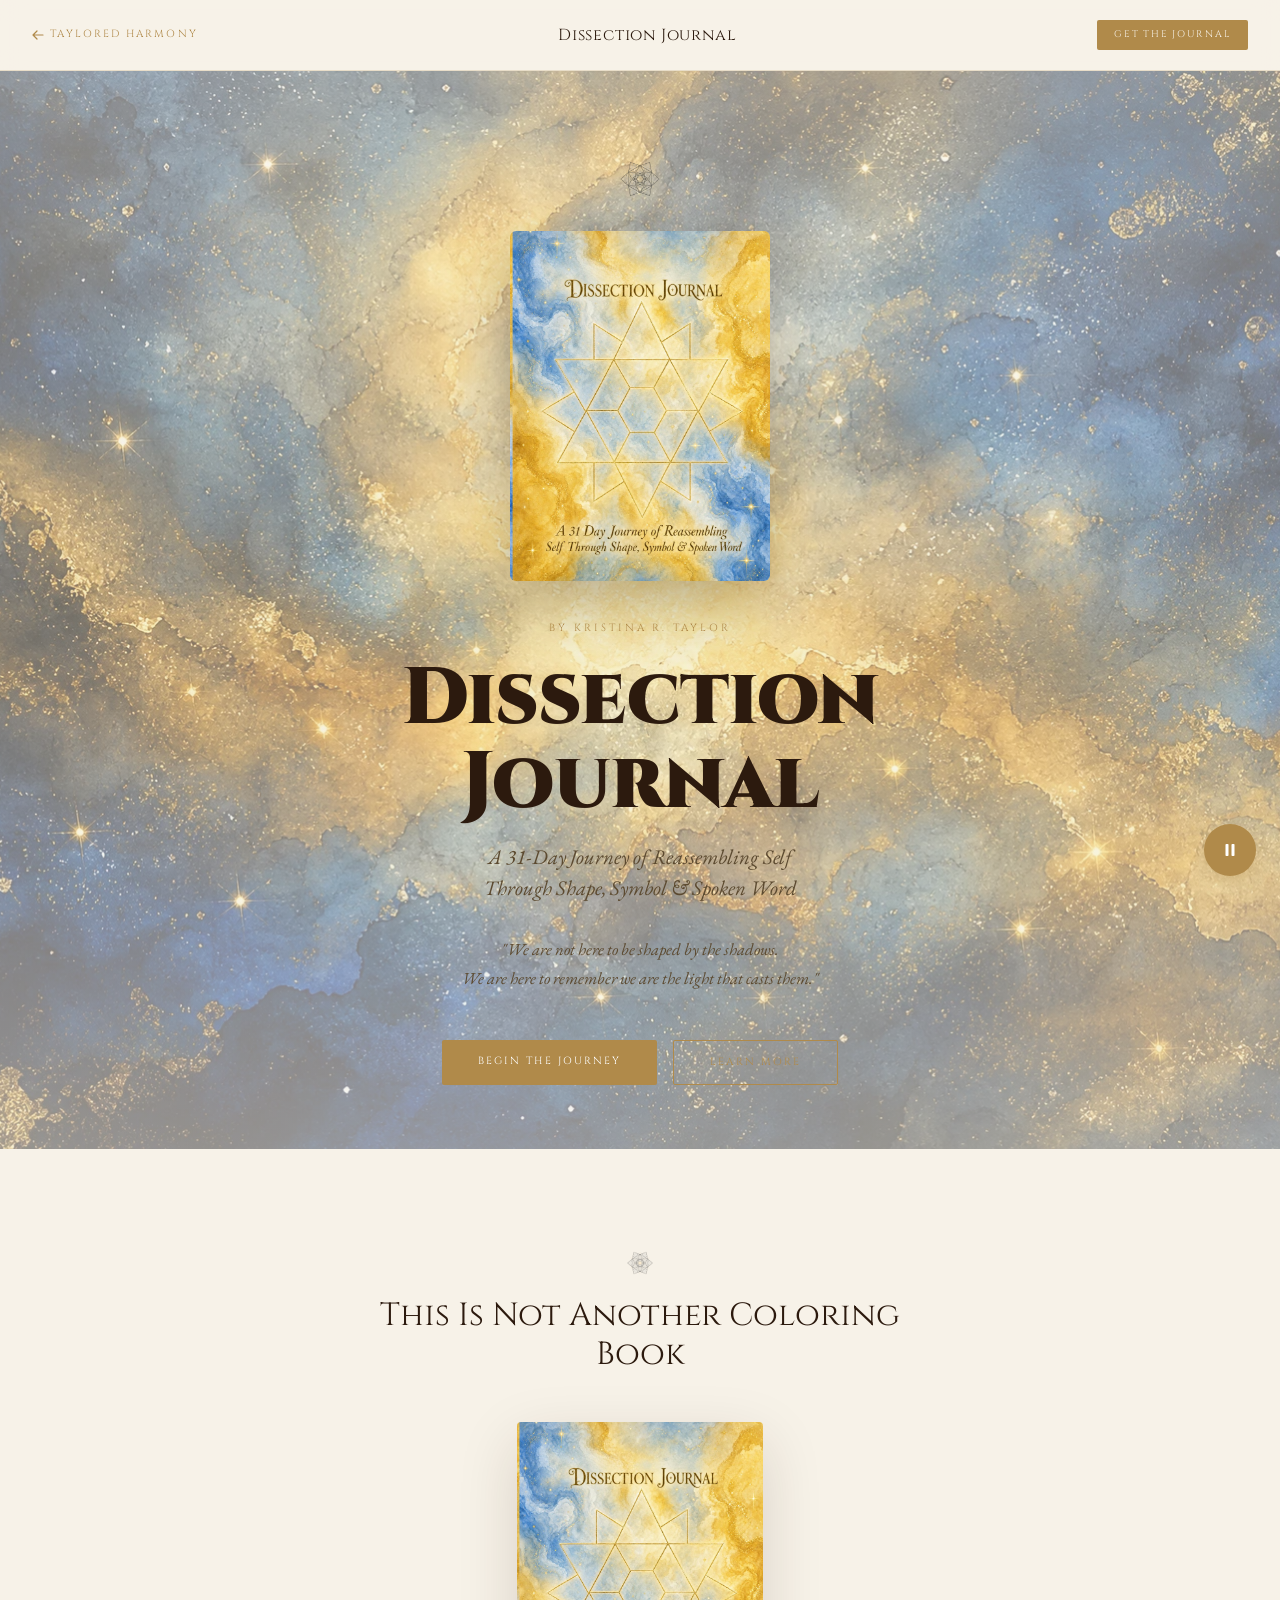
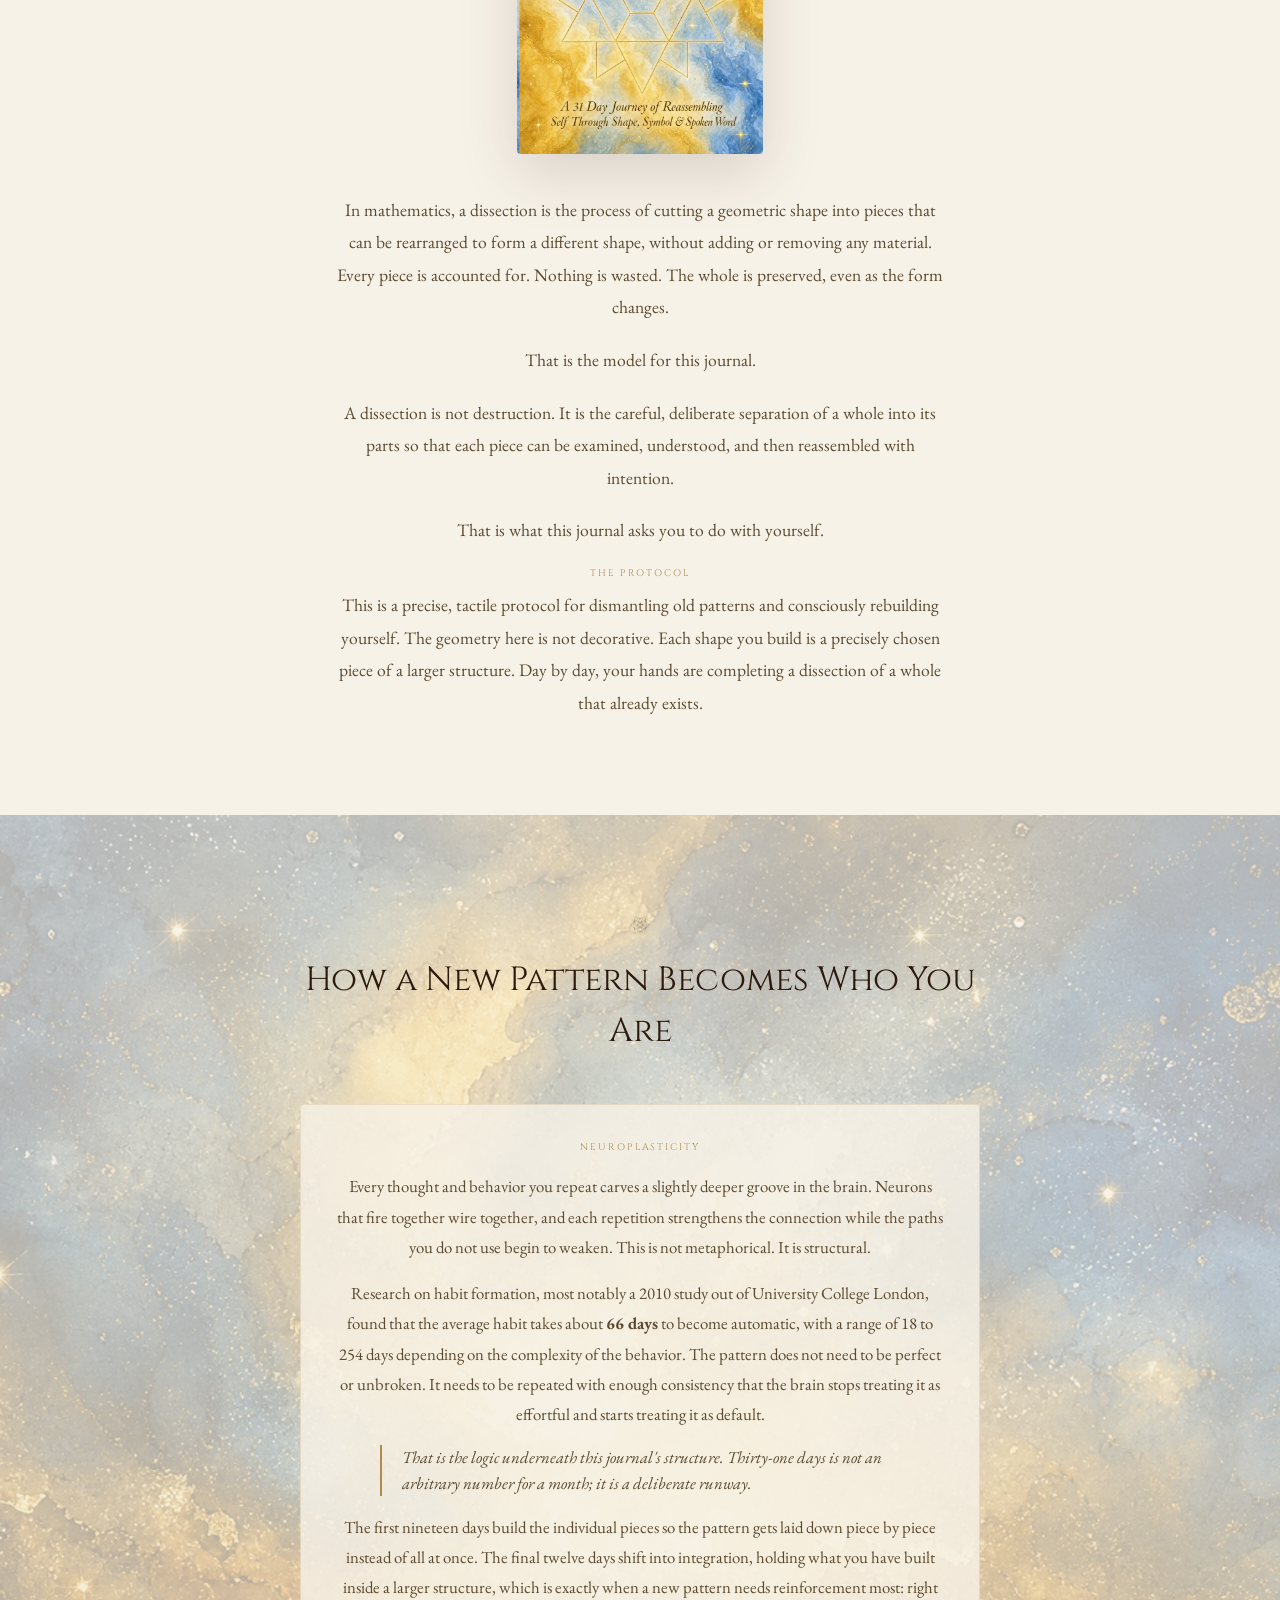
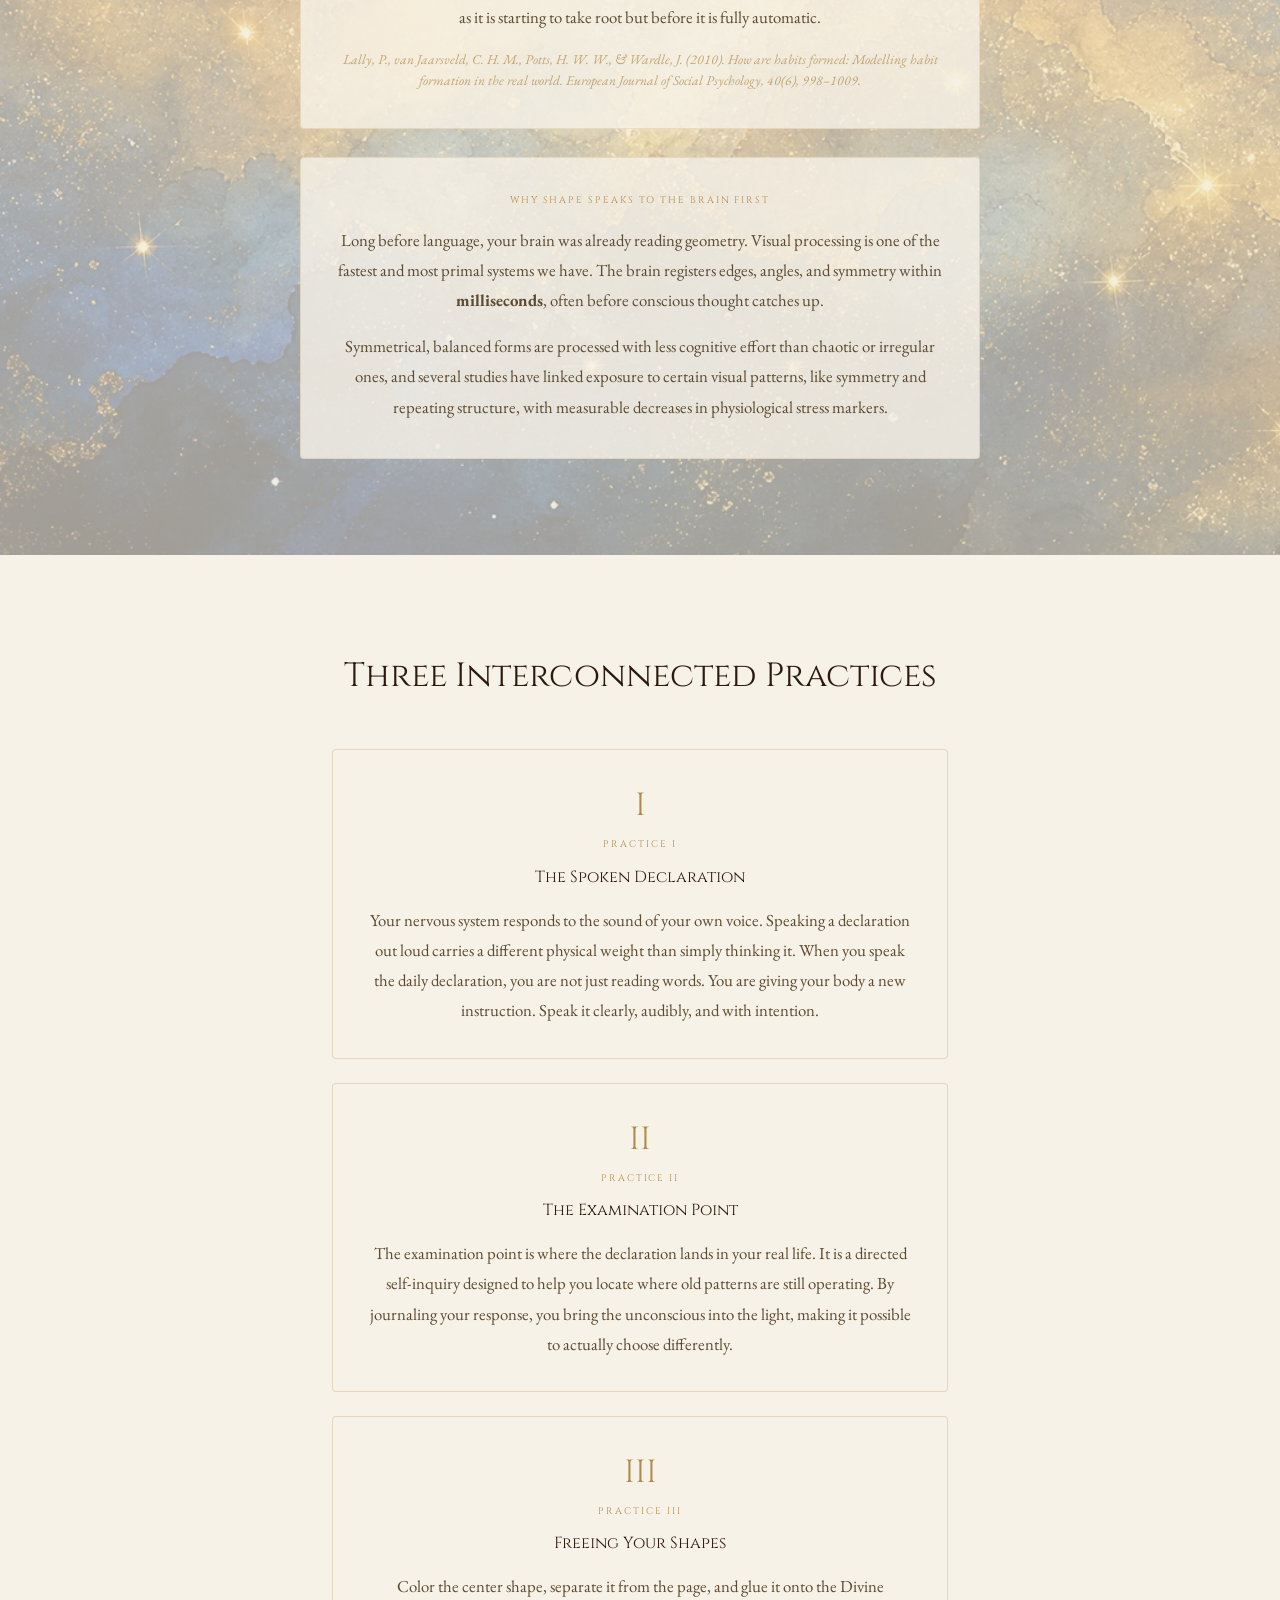
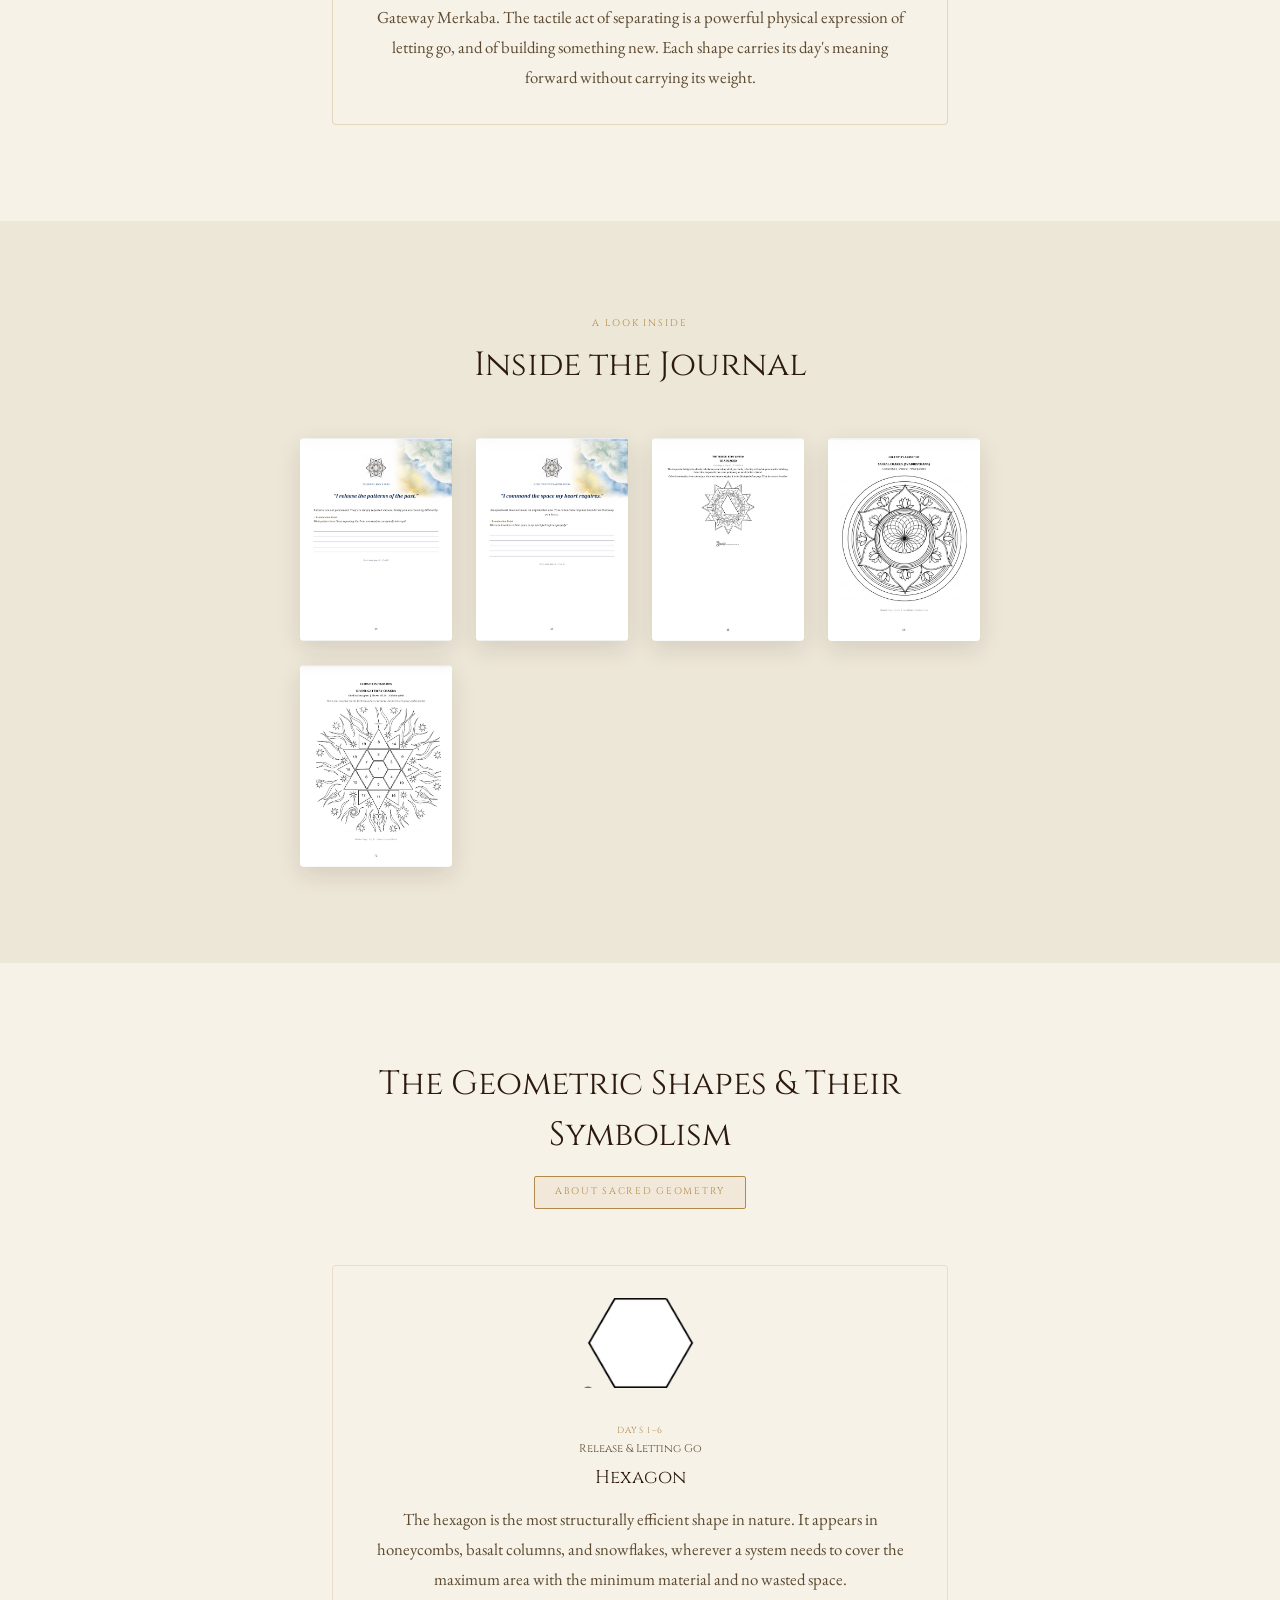
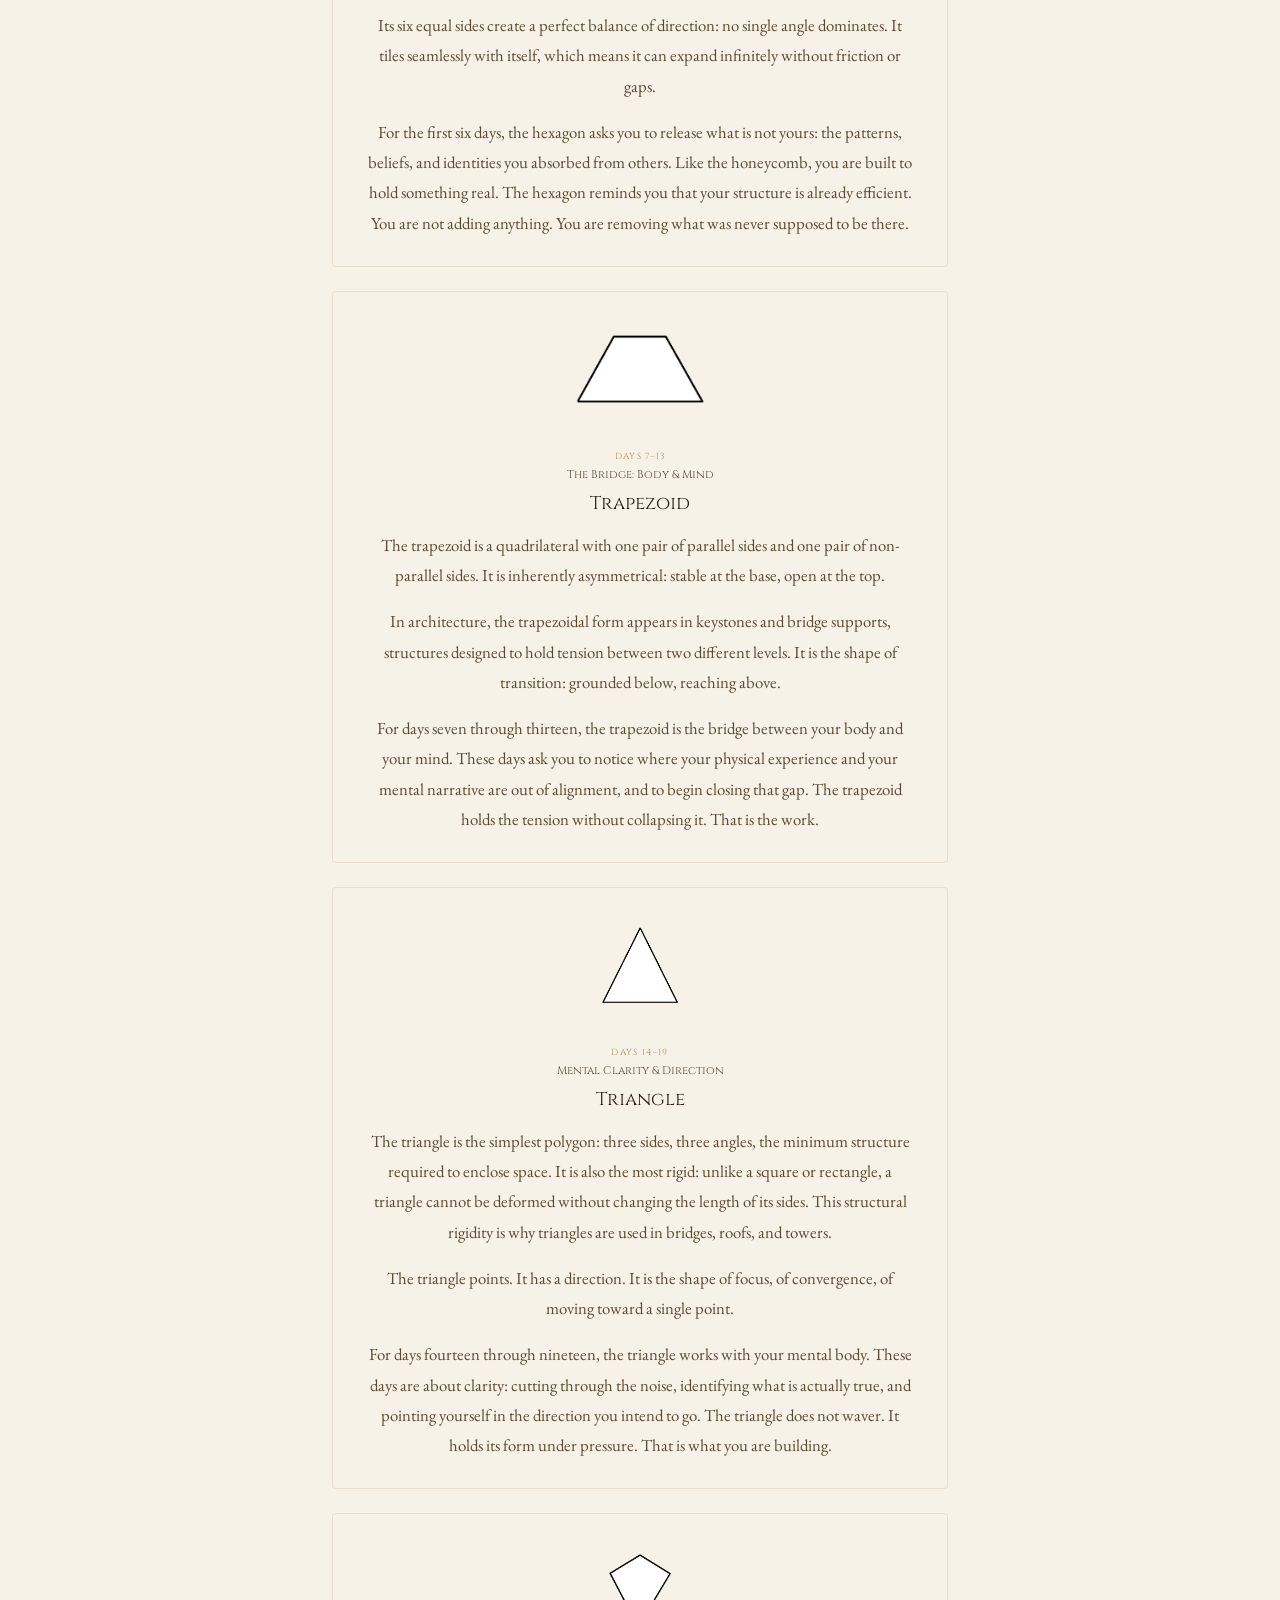
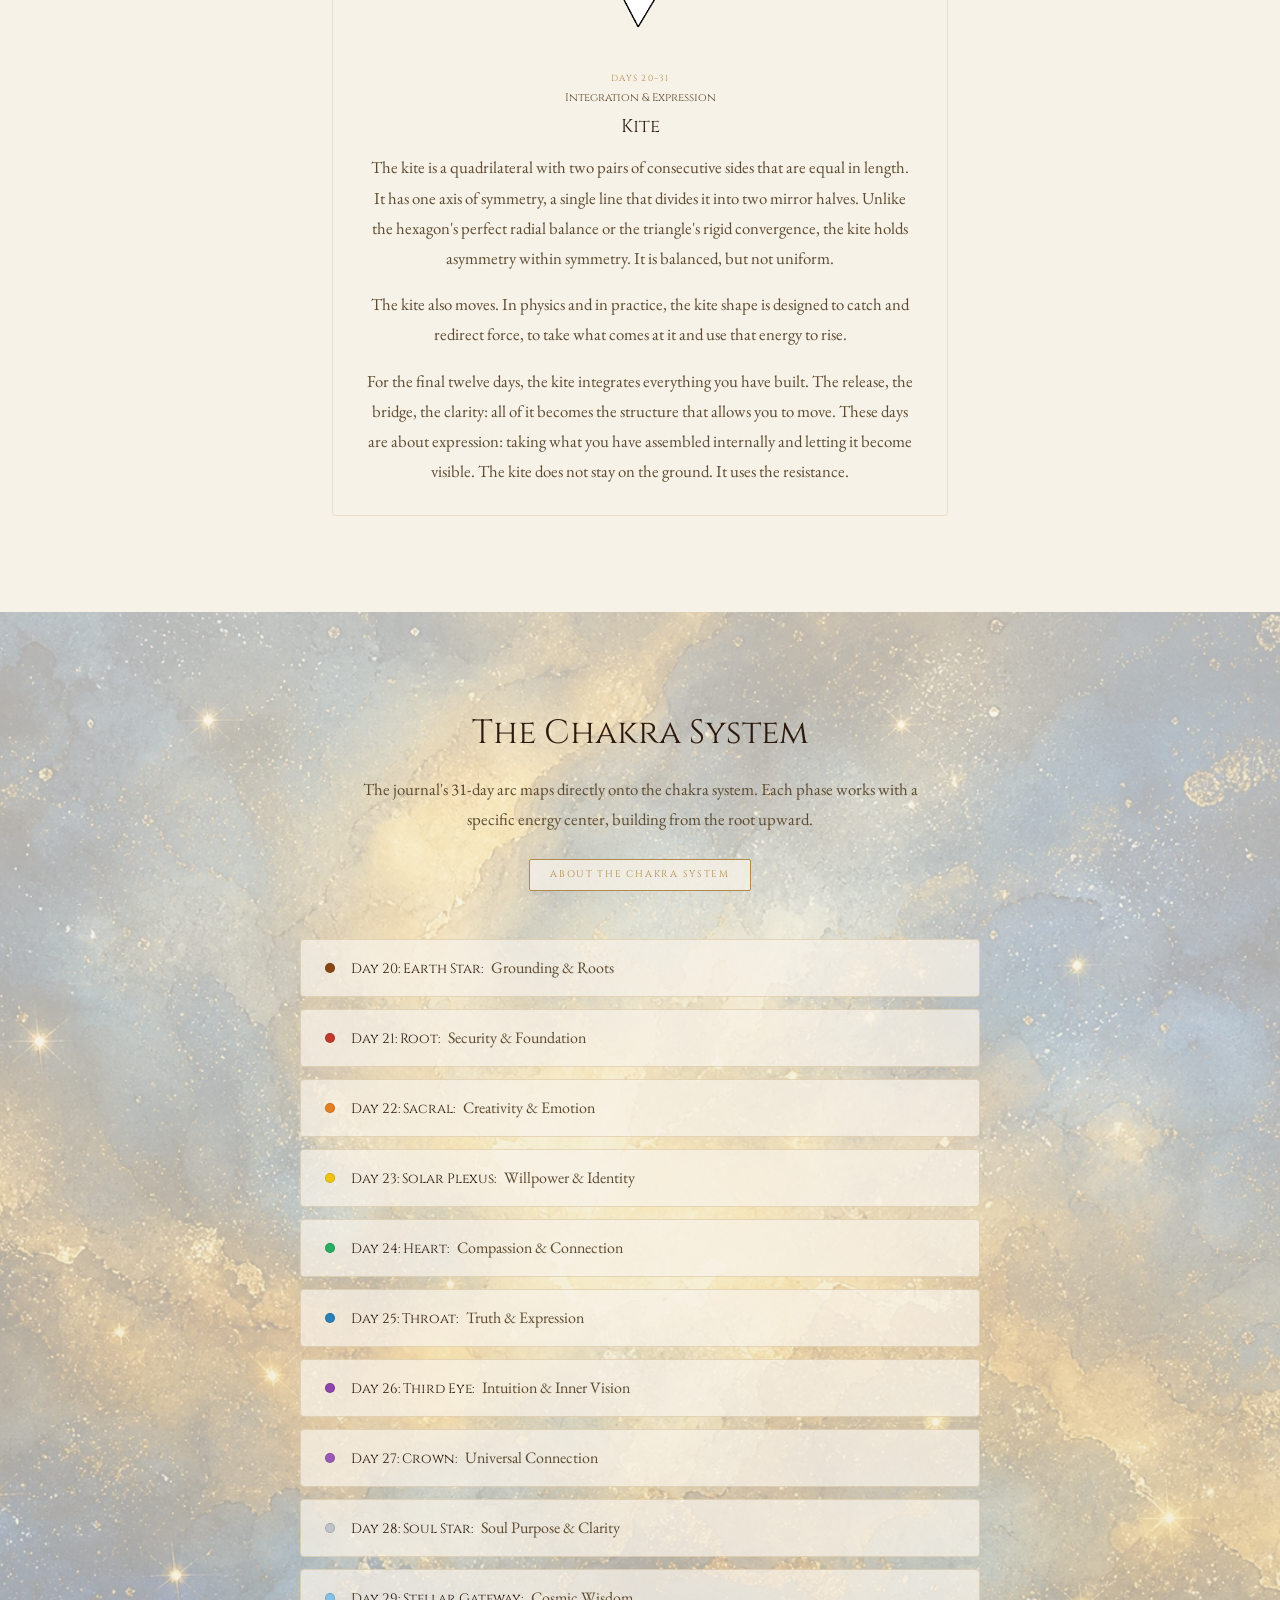
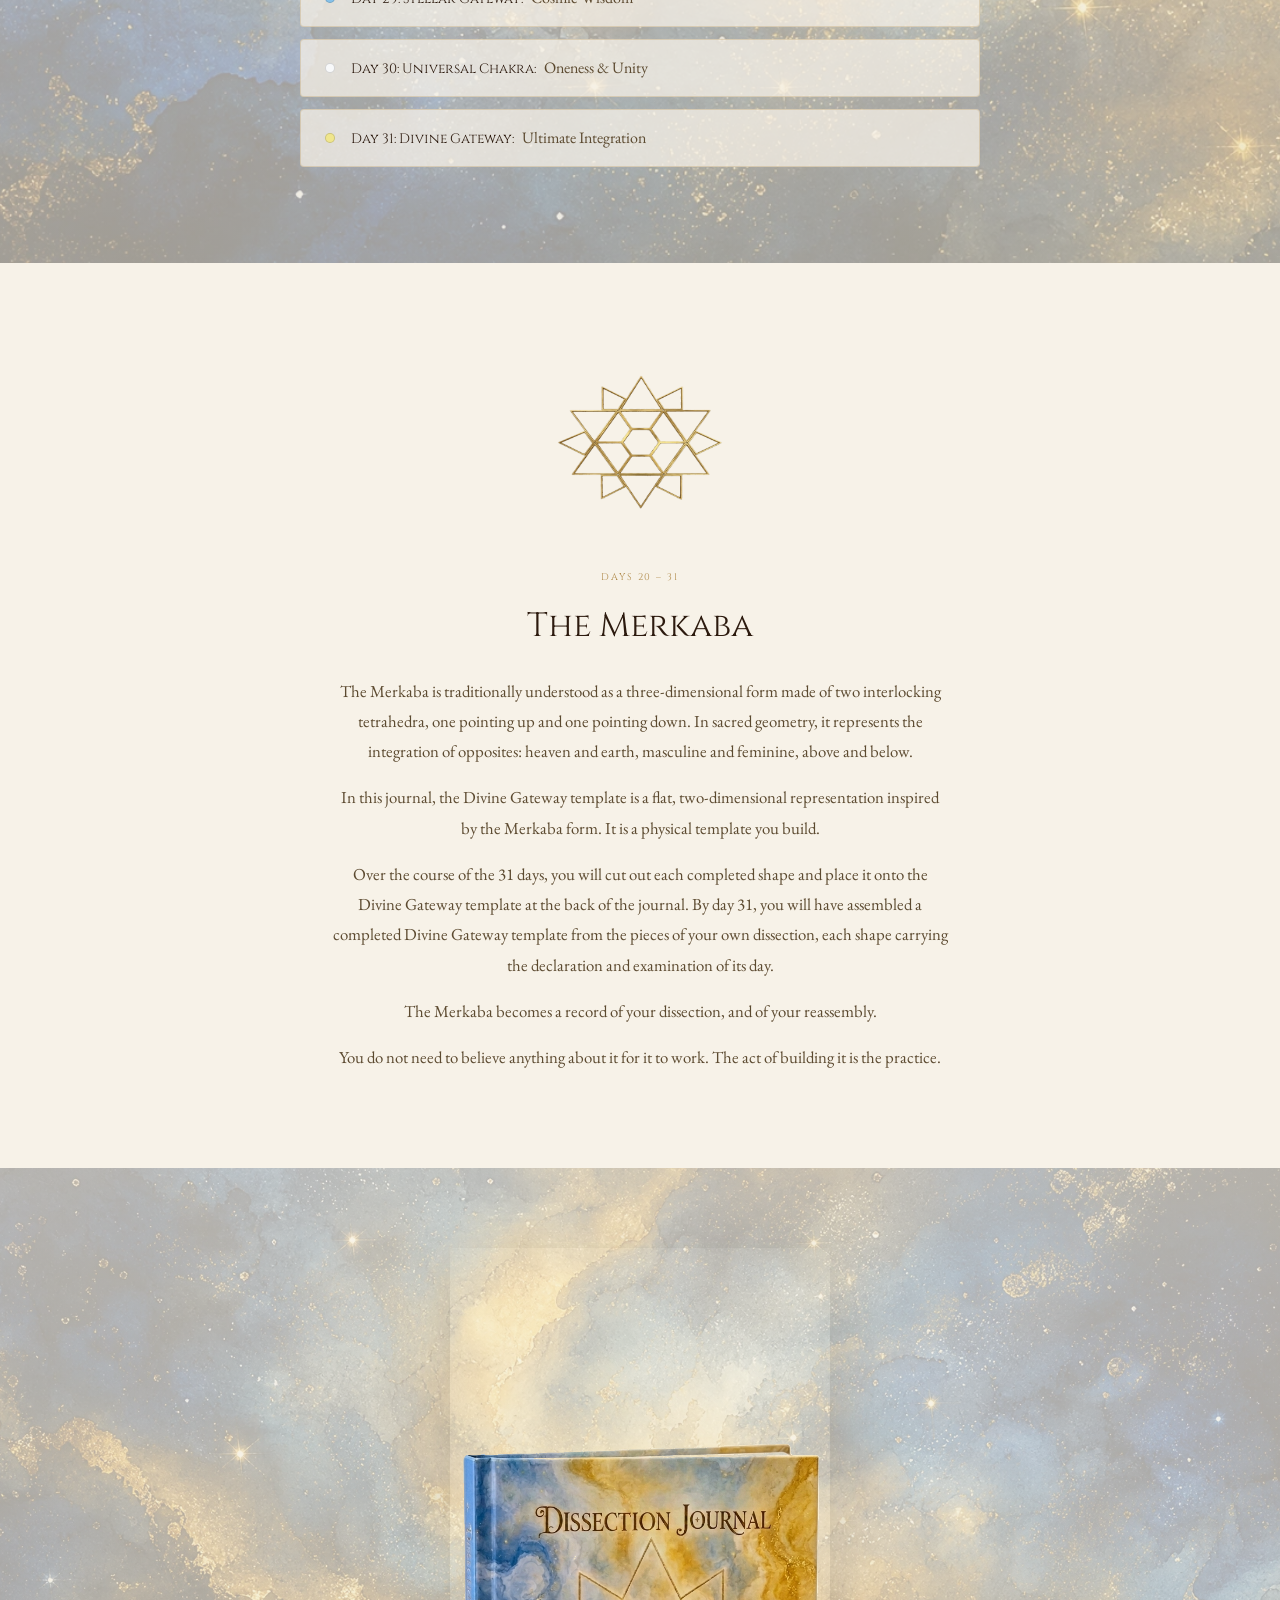
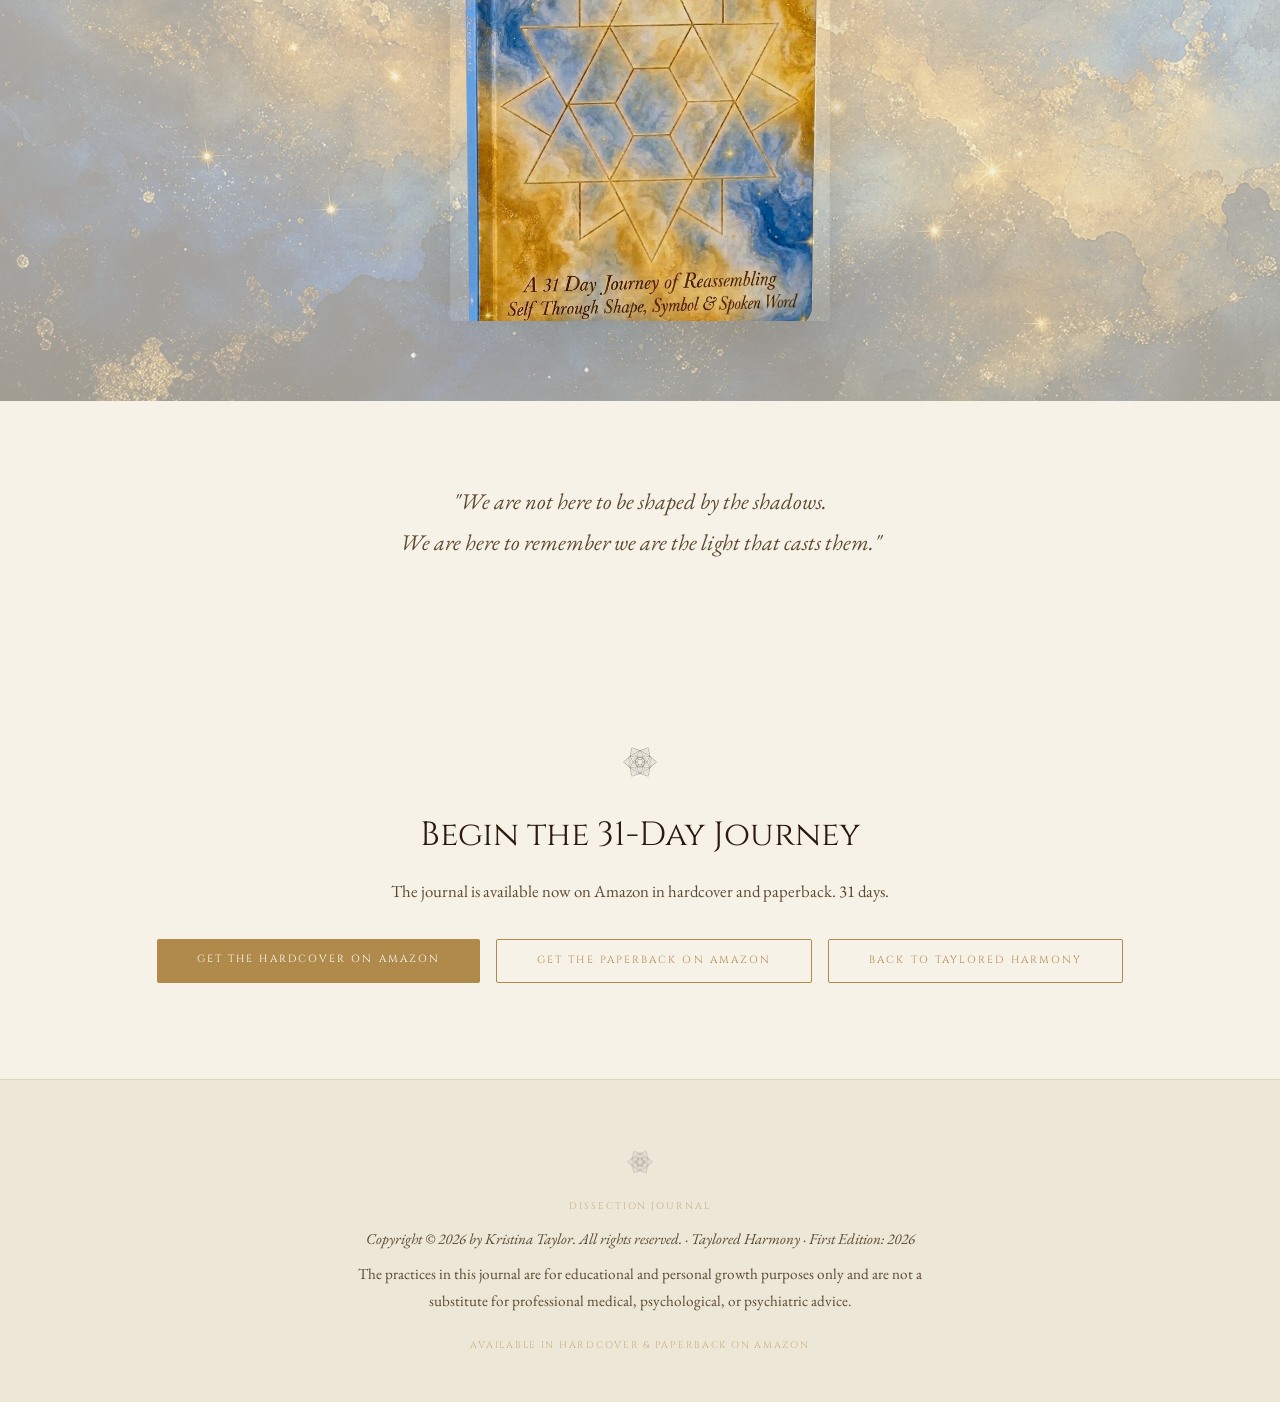
==== commit 45822bd4: "Refresh Journal script after terminology correction" ====
--- a/index.html
+++ b/index.html
@@ -17,7 +17,7 @@
         }
       })();
     </script>
-    <script type="module" crossorigin src="/assets/index-CKeowdz0.js?v=merkaba2d"></script>
+    <script type="module" crossorigin src="/assets/index-CKeowdz0.js?v=merkaba-template"></script>
     <link rel="stylesheet" crossorigin href="/assets/index-CcrnmmmR.css">
   </head>
   <body>
